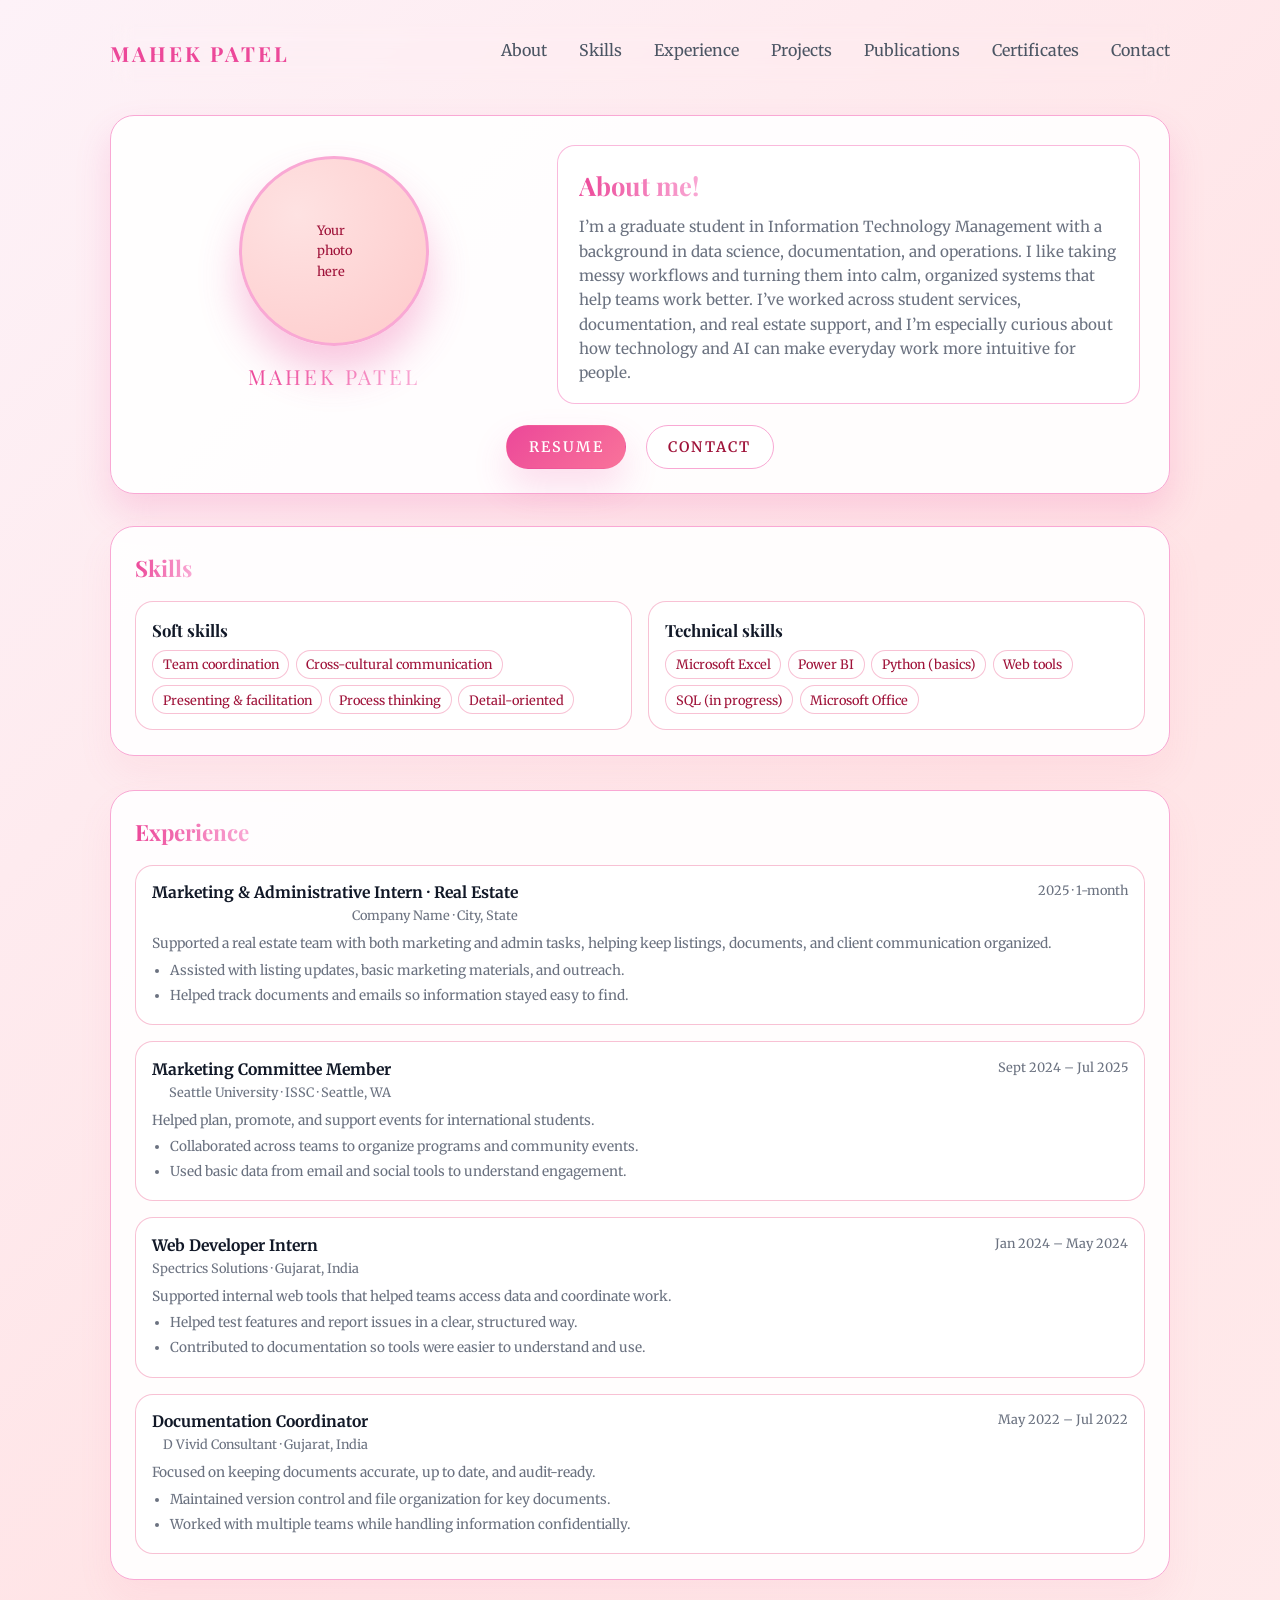
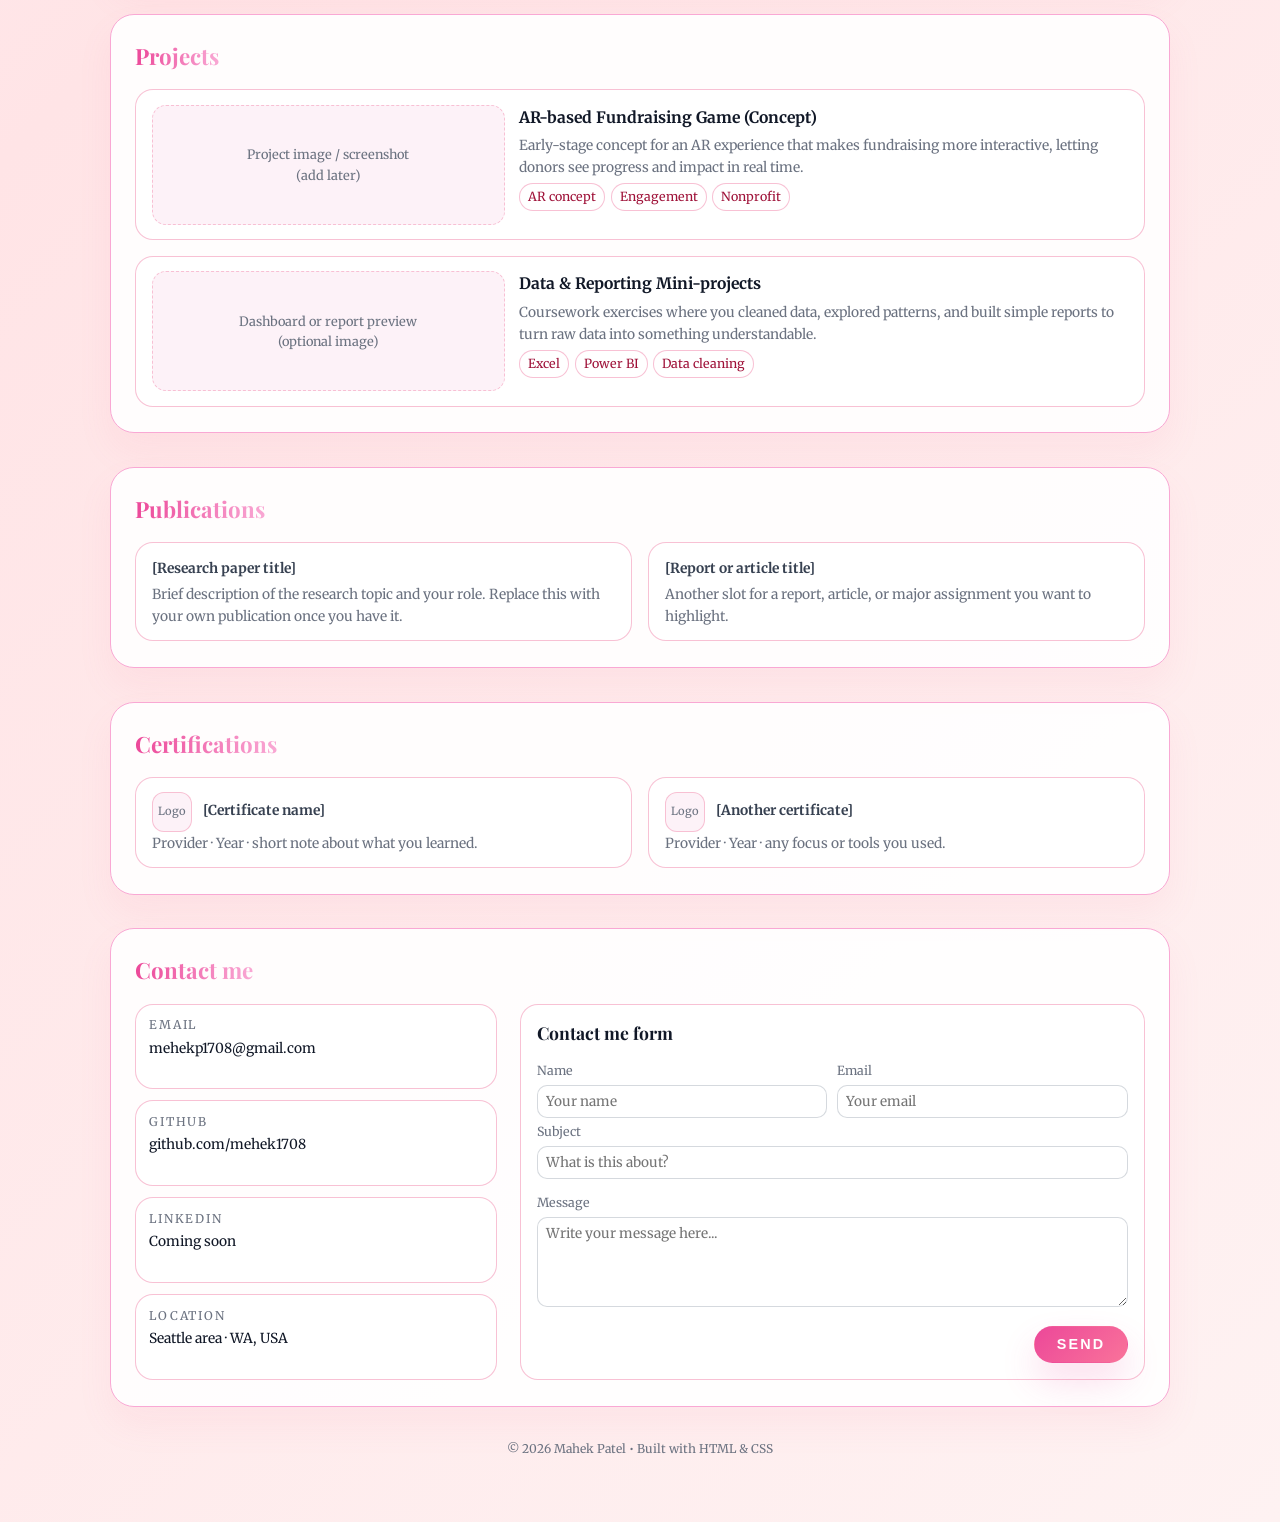
==== index.html @ 050e6441 "Adding index.html" ====
<!DOCTYPE html>
<html lang="en">
<head>
  <meta charset="UTF-8" />
  <meta name="viewport" content="width=device-width, initial-scale=1.0" />
  <title>Mahek Patel | Portfolio</title>

  <!-- Serif fonts (Times-ish vibe) -->
  <link href="https://fonts.googleapis.com/css2?family=Playfair+Display:wght@500;600;700&family=Merriweather:wght@300;400;700&display=swap" rel="stylesheet">

  <style>
    :root {
      --bg: #fdf2f8;
      --bg-alt: #ffe4e6;
      --card: rgba(255, 255, 255, 0.92);
      --accent: #ec4899;
      --accent-soft: rgba(236, 72, 153, 0.12);
      --text: #111827;
      --muted: #6b7280;
      --border: #f9a8d4;
      --radius-lg: 18px;
      --radius-xl: 999px;
      --shadow-soft: 0 18px 35px rgba(236, 72, 153, 0.18);
    }

    * {
      box-sizing: border-box;
      margin: 0;
      padding: 0;
      scroll-behavior: smooth;
    }

    body {
      font-family: "Merriweather", serif;
      background: linear-gradient(135deg, #fdf2f8 0%, #ffe4e6 40%, #fef2f2 100%);
      color: var(--text);
      line-height: 1.6;
    }

    a {
      color: inherit;
      text-decoration: none;
    }

    .page {
      max-width: 1100px;
      margin: 0 auto;
      padding: 1.5rem 1.25rem 3rem;
    }

    /* HEADER / NAV */

header {
  position: sticky;
  top: 0;
  z-index: 20;
  backdrop-filter: blur(10px);
  background: transparent;  
  padding: 0.8rem 0;
}

nav.nav {
  width: 100%;                  /* full width across page */
  display: flex;
  justify-content: space-between; /* separate left & right */
  align-items: center;
}

.logo {
  font-family: "Playfair Display", serif;
  font-weight: 700;
  letter-spacing: 0.14em;
  font-size: 1.3rem;
  color: var(--accent);
  text-transform: uppercase;
  white-space: nowrap;
}

.nav-links {
  display: flex;
  justify-content: flex-end;     /* push items to right */
  align-items: center;
  gap: 2rem;                     /* spacing between items */
  flex-grow: 1;                  /* take remaining space */
}

.nav-links a {
  padding-bottom: 0.25rem;
  border-bottom: 2px solid transparent;
  color: #4b5563;
  transition: 0.15s ease;
}

.nav-links a:hover {
  color: var(--accent);
  border-color: var(--accent);
}


    @media (max-width: 780px) {
      .nav {
        flex-direction: column;
        align-items: flex-start;
      }
      .nav-links {
        flex-wrap: wrap;
        gap: 1rem;
        font-size: 0.8rem;
      }
    }

    /* Pink gradient text (titles + name under photo) */

    .pink-title {
      background: linear-gradient(90deg, #ec4899, #f9a8d4);
      -webkit-background-clip: text;
      color: transparent;
      display: inline-block;
    }

    /* HERO (photo + about) */

    .hero {
      margin-top: 2rem;
      border-radius: 24px;
      border: 1px solid var(--border);
      background: var(--card);
      box-shadow: var(--shadow-soft);
      padding: 1.8rem 1.8rem 1.5rem;
    }

    .hero-inner {
      display: grid;
      gap: 1.8rem;
      align-items: center;
    }

    @media (min-width: 820px) {
      .hero-inner {
        grid-template-columns: minmax(0, 1.2fr) minmax(0, 1.8fr);
      }
    }

    .hero-photo-block {
      display: flex;
      flex-direction: column;
      align-items: center;
      gap: 0.9rem;
    }

    .photo-circle {
      width: 190px;
      height: 190px;
      border-radius: 50%;
      border: 3px solid var(--border);
      background: radial-gradient(circle at 30% 30%, #fee2e2, #fecaca);
      display: flex;
      align-items: center;
      justify-content: center;
      overflow: hidden;
      box-shadow: 0 25px 40px rgba(236, 72, 153, 0.3);
    }

    .photo-circle img {
      width: 100%;
      height: 100%;
      object-fit: cover;
    }

    .hero-name {
      font-family: "Playfair Display", serif;
      font-size: 1.3rem;
      letter-spacing: 0.14em;
      text-transform: uppercase;
      text-align: center;
    }

    .hero-about-card {
      border-radius: 18px;
      border: 1px solid rgba(249, 168, 212, 0.8);
      background: rgba(255, 255, 255, 0.98);
      padding: 1.2rem 1.3rem 1.1rem;
    }

    .hero-about-card h1 {
      font-family: "Playfair Display", serif;
      font-size: 1.6rem;
      margin-bottom: 0.6rem;
    }

    .hero-about-card p {
      font-size: 0.95rem;
      color: var(--muted);
    }

    .hero-actions-row {
      margin-top: 1.3rem;
      display: flex;
      justify-content: center;
      gap: 1.2rem;
      flex-wrap: wrap;
    }

    .btn {
      border-radius: var(--radius-xl);
      padding: 0.6rem 1.35rem;
      font-size: 0.9rem;
      border: 1px solid transparent;
      display: inline-flex;
      align-items: center;
      justify-content: center;
      cursor: pointer;
      background: none;
      color: var(--text);
      transition: 0.18s ease;
      text-transform: uppercase;
      letter-spacing: 0.15em;
      font-weight: 600;
    }

    .btn-primary {
      background: linear-gradient(135deg, #ec4899, #f9739a);
      box-shadow: var(--shadow-soft);
      color: #fff;
    }

    .btn-primary:hover {
      filter: brightness(1.05);
      transform: translateY(-1px);
    }

    .btn-outline {
      border-color: var(--border);
      background: #fff;
      color: #9f1239;
    }

    .btn-outline:hover {
      background: #fdf2f8;
    }

    main {
      display: grid;
      gap: 2.1rem;
      margin-top: 2rem;
    }

    section {
      border-radius: 24px;
      border: 1px solid var(--border);
      background: var(--card);
      padding: 1.5rem 1.5rem 1.6rem;
      box-shadow: 0 18px 35px rgba(248, 113, 150, 0.08);
    }

    .section-title {
      font-family: "Playfair Display", serif;
      font-size: 1.4rem;
      margin-bottom: 0.9rem;
    }

    /* EXPERIENCE */

    .experience-list {
      display: grid;
      gap: 1rem;
    }

    .exp-item {
      border-radius: var(--radius-lg);
      border: 1px solid rgba(248, 187, 208, 0.9);
      background: #fff;
      padding: 0.9rem 1rem;
    }

    .exp-top {
      display: flex;
      justify-content: space-between;
      gap: 1rem;
      margin-bottom: 0.4rem;
      flex-wrap: wrap;
    }

    .exp-role {
      font-weight: 700;
      font-size: 0.98rem;
    }

    .exp-meta {
      font-size: 0.8rem;
      color: var(--muted);
      text-align: right;
    }

    .exp-summary {
      font-size: 0.86rem;
      color: var(--muted);
      margin-bottom: 0.35rem;
    }

    .exp-bullets {
      padding-left: 1.1rem;
      font-size: 0.85rem;
      color: var(--muted);
    }

    .exp-bullets li {
      margin-bottom: 0.2rem;
    }

    /* SKILLS */

    .skills-grid {
      display: grid;
      gap: 1rem;
    }

    @media (min-width: 720px) {
      .skills-grid {
        grid-template-columns: repeat(2, minmax(0, 1fr));
      }
    }

    .skills-card {
      border-radius: var(--radius-lg);
      border: 1px solid rgba(248, 187, 208, 0.9);
      background: #fff;
      padding: 0.9rem 1rem;
    }

    .skills-card h3 {
      font-family: "Playfair Display", serif;
      font-size: 1.05rem;
      margin-bottom: 0.4rem;
    }

    .skills-tags {
      display: flex;
      flex-wrap: wrap;
      gap: 0.4rem;
    }

    .skills-tag {
      font-size: 0.8rem;
      border-radius: var(--radius-xl);
      border: 1px solid rgba(248, 187, 208, 0.9);
      padding: 0.2rem 0.6rem;
      background: #fff;
      color: #9f1239;
    }

    /* PROJECTS */

    .projects-list {
      display: grid;
      gap: 1rem;
    }

    .project-item {
      display: grid;
      gap: 0.9rem;
      border-radius: var(--radius-lg);
      border: 1px solid rgba(248, 187, 208, 0.9);
      background: #fff;
      padding: 0.9rem 1rem;
    }

    @media (min-width: 780px) {
      .project-item {
        grid-template-columns: 1.1fr 1.9fr;
      }
    }

    .project-image-box {
      border-radius: 14px;
      border: 1px dashed rgba(248, 187, 208, 0.9);
      background: #fdf2f8;
      min-height: 120px;
      display: flex;
      align-items: center;
      justify-content: center;
      font-size: 0.8rem;
      color: var(--muted);
      text-align: center;
      padding: 0.5rem;
    }

    .project-title {
      font-weight: 700;
      font-size: 0.98rem;
      margin-bottom: 0.25rem;
    }

    .project-desc {
      font-size: 0.86rem;
      color: var(--muted);
      margin-bottom: 0.35rem;
    }

    .project-tags {
      display: flex;
      flex-wrap: wrap;
      gap: 0.35rem;
    }

    .project-tag {
      font-size: 0.78rem;
      padding: 0.18rem 0.5rem;
      border-radius: var(--radius-xl);
      border: 1px solid rgba(248, 187, 208, 0.9);
      background: #fff;
      color: #9f1239;
    }

    /* PUBLICATIONS & CERTIFICATIONS */

    .simple-grid {
      display: grid;
      gap: 1rem;
    }

    @media (min-width: 720px) {
      .simple-grid {
        grid-template-columns: repeat(2, minmax(0, 1fr));
      }
    }

    .simple-card {
      border-radius: var(--radius-lg);
      border: 1px solid rgba(248, 187, 208, 0.9);
      background: #fff;
      padding: 0.85rem 1rem;
      font-size: 0.86rem;
      color: var(--muted);
    }

    .simple-card-title {
      font-weight: 700;
      margin-bottom: 0.25rem;
      color: #374151;
    }

    .cert-logo-box {
      width: 40px;
      height: 40px;
      border-radius: 12px;
      border: 1px solid rgba(248, 187, 208, 0.9);
      background: #fdf2f8;
      display: inline-flex;
      align-items: center;
      justify-content: center;
      font-size: 0.7rem;
      margin-right: 0.5rem;
    }

    /* CONTACT */

    .contact-layout {
      display: grid;
      gap: 1.4rem;
    }

    @media (min-width: 780px) {
      .contact-layout {
        grid-template-columns: 1.1fr 1.9fr;
      }
    }

    .contact-links {
      display: grid;
      gap: 0.7rem;
    }

    .contact-pill {
      border-radius: var(--radius-lg);
      border: 1px solid rgba(248, 187, 208, 0.9);
      background: #fff;
      padding: 0.65rem 0.8rem;
      font-size: 0.86rem;
    }

    .contact-label {
      font-size: 0.75rem;
      text-transform: uppercase;
      letter-spacing: 0.16em;
      color: var(--muted);
    }

    .contact-value {
      margin-top: 0.15rem;
    }

    .contact-form {
      border-radius: var(--radius-lg);
      border: 1px solid rgba(248, 187, 208, 0.9);
      background: #fff;
      padding: 0.9rem 1rem 1rem;
    }

    .contact-form h3 {
      font-family: "Playfair Display", serif;
      font-size: 1.1rem;
      margin-bottom: 0.6rem;
    }

    .form-grid {
      display: grid;
      gap: 0.6rem;
    }

    @media (min-width: 640px) {
      .form-grid-two {
        grid-template-columns: repeat(2, minmax(0, 1fr));
      }
    }

    label {
      font-size: 0.78rem;
      color: var(--muted);
    }

    input,
    textarea {
      width: 100%;
      margin-top: 0.15rem;
      padding: 0.45rem 0.5rem;
      border-radius: 10px;
      border: 1px solid rgba(209, 213, 219, 0.9);
      font-family: inherit;
      font-size: 0.85rem;
      resize: vertical;
    }

    textarea {
      min-height: 90px;
    }

    .form-submit {
      margin-top: 0.7rem;
      display: flex;
      justify-content: flex-end;
    }

    footer {
      text-align: center;
      font-size: 0.75rem;
      color: var(--muted);
      margin-top: 2rem;
      padding-bottom: 1rem;
    }
  </style>
</head>

<body>
  <div class="page">
    <!-- HEADER -->
    <header>
      <nav class="nav">
        <div class="logo">MAHEK PATEL</div>
        <div class="nav-links">
          <a href="#about">About</a>
          <a href="#skills">Skills</a>
          <a href="#experience">Experience</a>
          <a href="#projects">Projects</a>
          <a href="#publications">Publications</a>
          <a href="#certificates">Certificates</a>
          <a href="#contact">Contact</a>
        </div>
      </nav>
    </header>

    <!-- HERO -->
    <section class="hero" id="about">
      <div class="hero-inner">
        <div class="hero-photo-block">
          <div class="photo-circle">
            <!-- Replace src with your own image & uncomment -->
            <!-- <img src="mehek.jpg" alt="Photo of Mahek Patel"> -->
            <span style="font-size:0.8rem; color:#9f1239;">Your<br>photo<br>here</span>
          </div>
          <!-- name under photo in pink gradient -->
          <div class="hero-name pink-title">Mahek Patel</div>
        </div>

        <div class="hero-about-card">
          <h1 class="pink-title">About me!</h1>
          <p>
            I’m a graduate student in Information Technology Management with a background
            in data science, documentation, and operations. I like taking messy workflows
            and turning them into calm, organized systems that help teams work better.
            I’ve worked across student services, documentation, and real estate support,
            and I’m especially curious about how technology and AI can make everyday work
            more intuitive for people.
          </p>
        </div>
      </div>

      <div class="hero-actions-row">
        <!-- TODO: point href to your actual resume PDF when ready -->
        <a href="#" class="btn btn-primary">Resume</a>
        <a href="#contact" class="btn btn-outline">Contact</a>
      </div>
    </section>

    <main>
      <!-- SKILLS -->
      <section id="skills">
        <h2 class="section-title"><span class="pink-title">Skills</span></h2>
        <div class="skills-grid">
          <div class="skills-card">
            <h3>Soft skills</h3>
            <div class="skills-tags">
              <span class="skills-tag">Team coordination</span>
              <span class="skills-tag">Cross-cultural communication</span>
              <span class="skills-tag">Presenting & facilitation</span>
              <span class="skills-tag">Process thinking</span>
              <span class="skills-tag">Detail-oriented</span>
            </div>
          </div>
          <div class="skills-card">
            <h3>Technical skills</h3>
            <div class="skills-tags">
              <span class="skills-tag">Microsoft Excel</span>
              <span class="skills-tag">Power BI</span>
              <span class="skills-tag">Python (basics)</span>
              <span class="skills-tag">Web tools</span>
              <span class="skills-tag">SQL (in progress)</span>
              <span class="skills-tag">Microsoft Office</span>
            </div>
          </div>
        </div>
      </section>

      <!-- EXPERIENCE -->
      <section id="experience">
        <h2 class="section-title"><span class="pink-title">Experience</span></h2>
        <div class="experience-list">

          <article class="exp-item">
            <div class="exp-top">
              <div>
                <div class="exp-role">Marketing & Administrative Intern · Real Estate</div>
                <div class="exp-meta">Company Name · City, State</div>
              </div>
              <div class="exp-meta">2025 · 1-month</div>
            </div>
            <p class="exp-summary">
              Supported a real estate team with both marketing and admin tasks, helping keep
              listings, documents, and client communication organized.
            </p>
            <ul class="exp-bullets">
              <li>Assisted with listing updates, basic marketing materials, and outreach.</li>
              <li>Helped track documents and emails so information stayed easy to find.</li>
            </ul>
          </article>

          <article class="exp-item">
            <div class="exp-top">
              <div>
                <div class="exp-role">Marketing Committee Member</div>
                <div class="exp-meta">Seattle University · ISSC · Seattle, WA</div>
              </div>
              <div class="exp-meta">Sept 2024 – Jul 2025</div>
            </div>
            <p class="exp-summary">
              Helped plan, promote, and support events for international students.
            </p>
            <ul class="exp-bullets">
              <li>Collaborated across teams to organize programs and community events.</li>
              <li>Used basic data from email and social tools to understand engagement.</li>
            </ul>
          </article>

          <article class="exp-item">
            <div class="exp-top">
              <div>
                <div class="exp-role">Web Developer Intern</div>
                <div class="exp-meta">Spectrics Solutions · Gujarat, India</div>
              </div>
              <div class="exp-meta">Jan 2024 – May 2024</div>
            </div>
            <p class="exp-summary">
              Supported internal web tools that helped teams access data and coordinate work.
            </p>
            <ul class="exp-bullets">
              <li>Helped test features and report issues in a clear, structured way.</li>
              <li>Contributed to documentation so tools were easier to understand and use.</li>
            </ul>
          </article>

          <article class="exp-item">
            <div class="exp-top">
              <div>
                <div class="exp-role">Documentation Coordinator</div>
                <div class="exp-meta">D Vivid Consultant · Gujarat, India</div>
              </div>
              <div class="exp-meta">May 2022 – Jul 2022</div>
            </div>
            <p class="exp-summary">
              Focused on keeping documents accurate, up to date, and audit-ready.
            </p>
            <ul class="exp-bullets">
              <li>Maintained version control and file organization for key documents.</li>
              <li>Worked with multiple teams while handling information confidentially.</li>
            </ul>
          </article>

        </div>
      </section>

      <!-- PROJECTS -->
      <section id="projects">
        <h2 class="section-title"><span class="pink-title">Projects</span></h2>
        <div class="projects-list">
          <article class="project-item">
            <div class="project-image-box">
              Project image / screenshot<br>(add later)
            </div>
            <div>
              <div class="project-title">AR-based Fundraising Game (Concept)</div>
              <p class="project-desc">
                Early-stage concept for an AR experience that makes fundraising more interactive,
                letting donors see progress and impact in real time.
              </p>
              <div class="project-tags">
                <span class="project-tag">AR concept</span>
                <span class="project-tag">Engagement</span>
                <span class="project-tag">Nonprofit</span>
              </div>
            </div>
          </article>

          <article class="project-item">
            <div class="project-image-box">
              Dashboard or report preview<br>(optional image)
            </div>
            <div>
              <div class="project-title">Data & Reporting Mini-projects</div>
              <p class="project-desc">
                Coursework exercises where you cleaned data, explored patterns, and built simple
                reports to turn raw data into something understandable.
              </p>
              <div class="project-tags">
                <span class="project-tag">Excel</span>
                <span class="project-tag">Power BI</span>
                <span class="project-tag">Data cleaning</span>
              </div>
            </div>
          </article>
        </div>
      </section>

      <!-- PUBLICATIONS -->
      <section id="publications">
        <h2 class="section-title"><span class="pink-title">Publications</span></h2>
        <div class="simple-grid">
          <div class="simple-card">
            <div class="simple-card-title">[Research paper title]</div>
            <p>
              Brief description of the research topic and your role. Replace this with your own
              publication once you have it.
            </p>
          </div>
          <div class="simple-card">
            <div class="simple-card-title">[Report or article title]</div>
            <p>
              Another slot for a report, article, or major assignment you want to highlight.
            </p>
          </div>
        </div>
      </section>

      <!-- CERTIFICATIONS -->
      <section id="certificates">
        <h2 class="section-title"><span class="pink-title">Certifications</span></h2>
        <div class="simple-grid">
          <div class="simple-card">
            <div>
              <span class="cert-logo-box">Logo</span>
              <span class="simple-card-title">[Certificate name]</span>
            </div>
            <p>Provider · Year · short note about what you learned.</p>
          </div>
          <div class="simple-card">
            <div>
              <span class="cert-logo-box">Logo</span>
              <span class="simple-card-title">[Another certificate]</span>
            </div>
            <p>Provider · Year · any focus or tools you used.</p>
          </div>
        </div>
      </section>

      <!-- CONTACT -->
      <section id="contact">
        <h2 class="section-title"><span class="pink-title">Contact me</span></h2>
        <div class="contact-layout">
          <div class="contact-links">
            <div class="contact-pill">
              <div class="contact-label">Email</div>
              <div class="contact-value">
                <a href="mailto:mehekp1708@gmail.com">mehekp1708@gmail.com</a>
              </div>
            </div>
            <div class="contact-pill">
              <div class="contact-label">GitHub</div>
              <div class="contact-value">
                <a href="https://github.com/mehek1708" target="_blank" rel="noopener">
                  github.com/mehek1708
                </a>
              </div>
            </div>
            <div class="contact-pill">
              <div class="contact-label">LinkedIn</div>
              <div class="contact-value">
                <!-- replace with your actual LinkedIn link -->
                <span>Coming soon</span>
              </div>
            </div>
            <div class="contact-pill">
              <div class="contact-label">Location</div>
              <div class="contact-value">Seattle area · WA, USA</div>
            </div>
          </div>

          <div class="contact-form">
            <h3>Contact me form</h3>
            <form>
              <div class="form-grid form-grid-two">
                <div>
                  <label for="name">Name</label>
                  <input id="name" type="text" placeholder="Your name" />
                </div>
                <div>
                  <label for="email">Email</label>
                  <input id="email" type="email" placeholder="Your email" />
                </div>
              </div>
              <div class="form-grid">
                <div>
                  <label for="subject">Subject</label>
                  <input id="subject" type="text" placeholder="What is this about?" />
                </div>
                <div>
                  <label for="message">Message</label>
                  <textarea id="message" placeholder="Write your message here..."></textarea>
                </div>
              </div>
              <div class="form-submit">
                <button type="submit" class="btn btn-primary">Send</button>
              </div>
            </form>
          </div>
        </div>
      </section>
    </main>

    <footer>
      © <span id="year"></span> Mahek Patel • Built with HTML & CSS
    </footer>
  </div>

  <script>
    document.getElementById("year").textContent = new Date().getFullYear();
  </script>
</body>
</html>
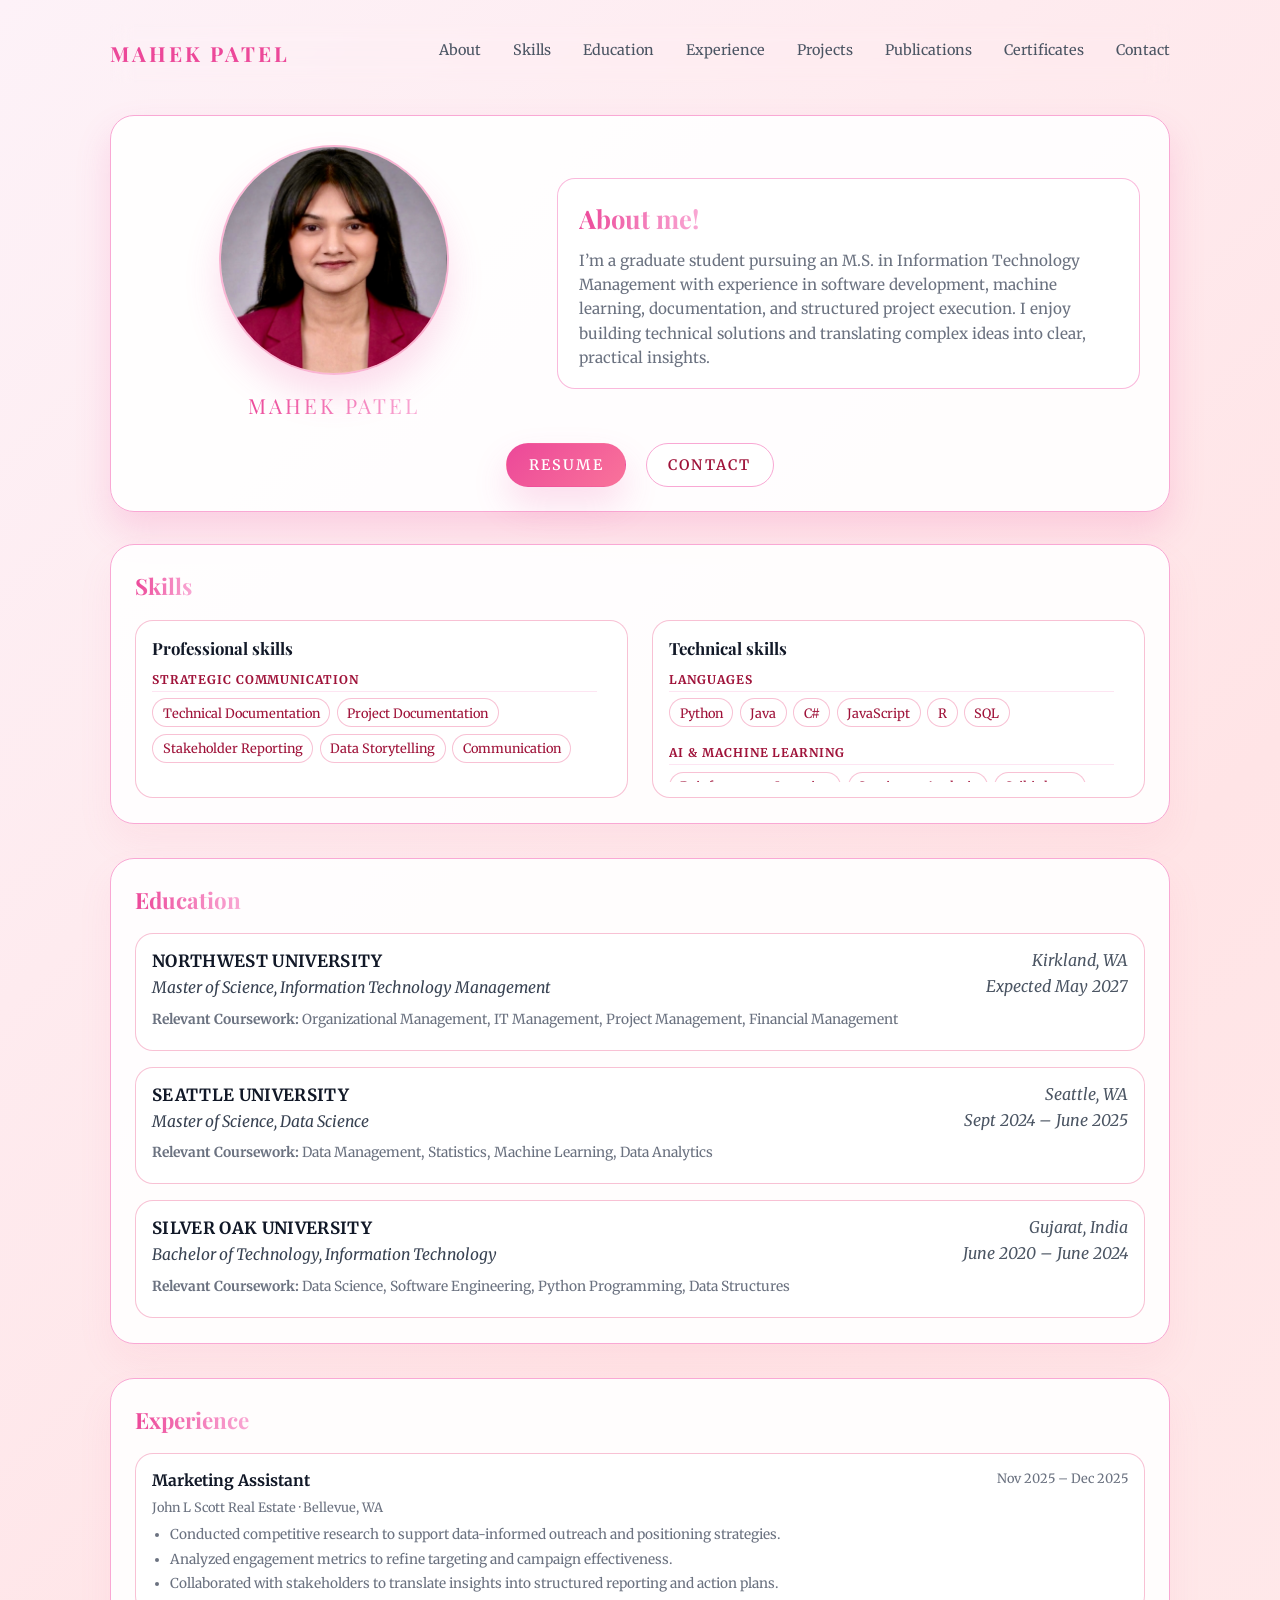
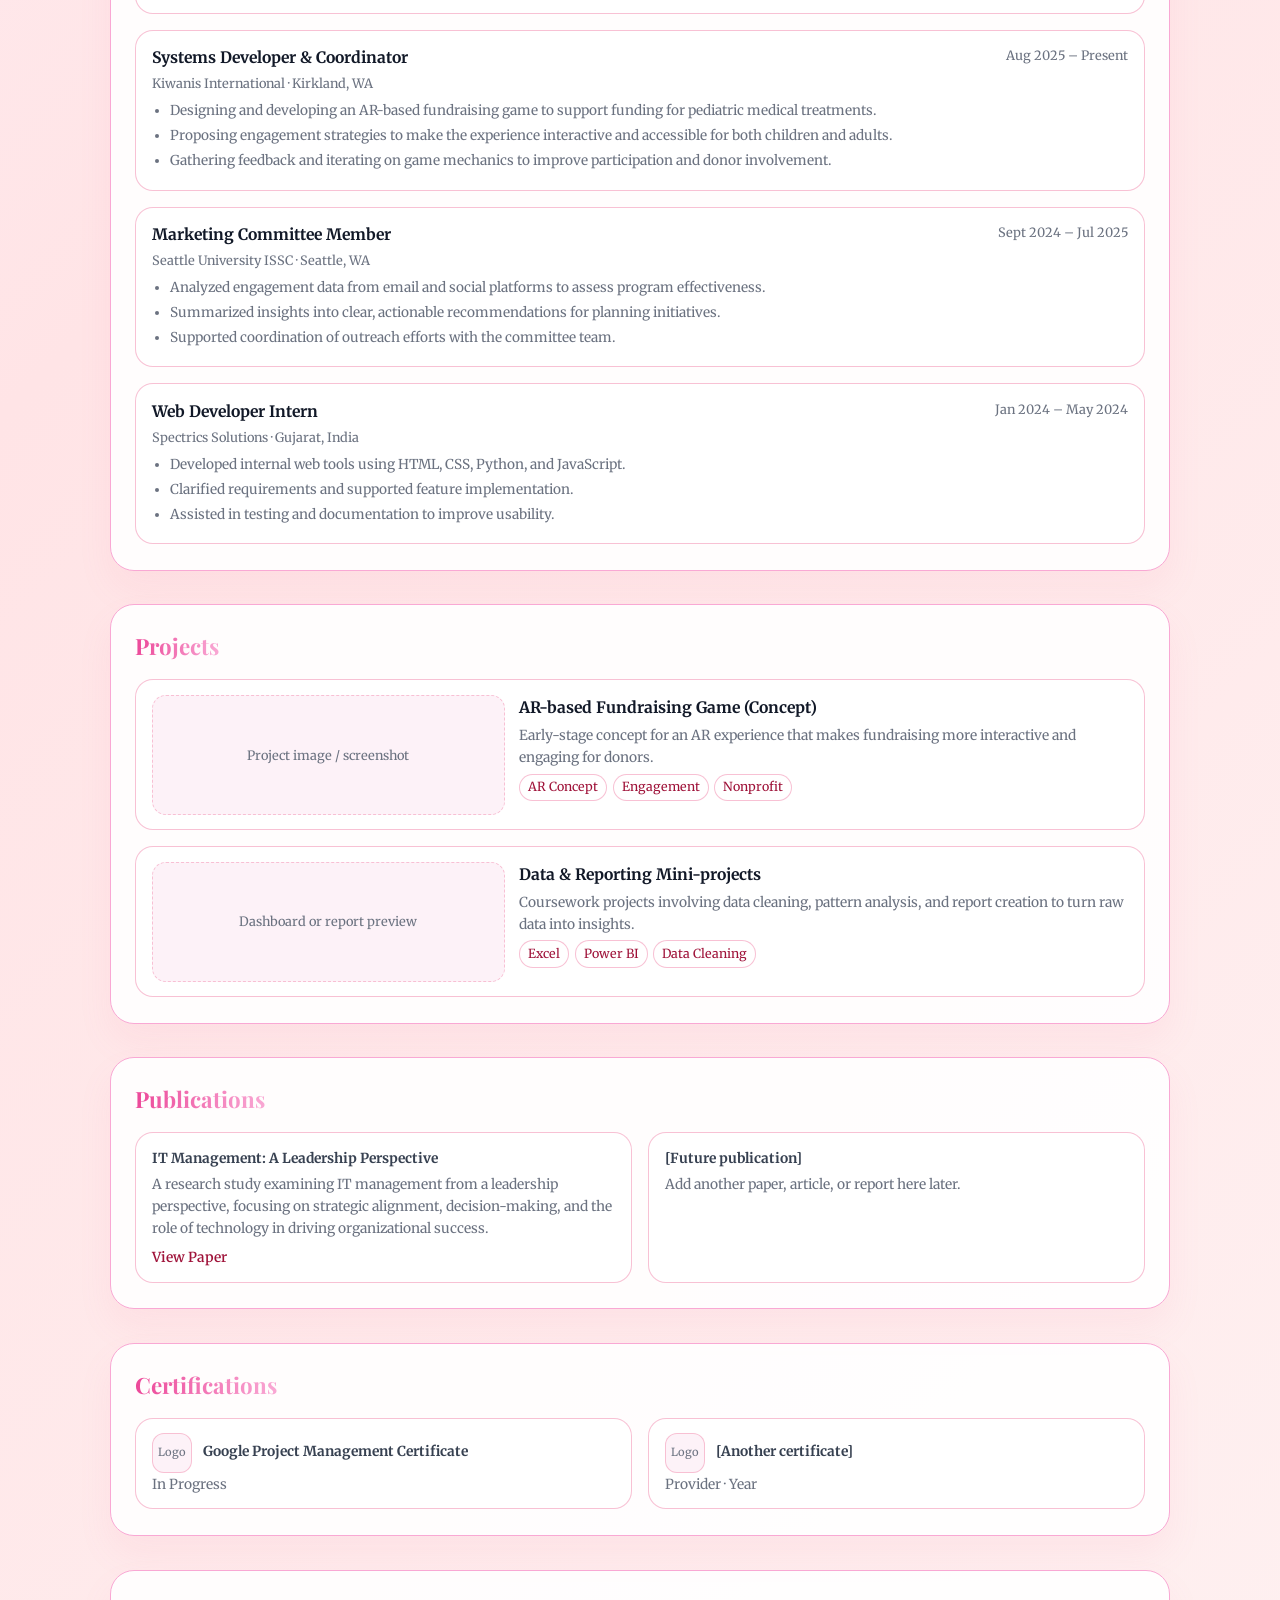
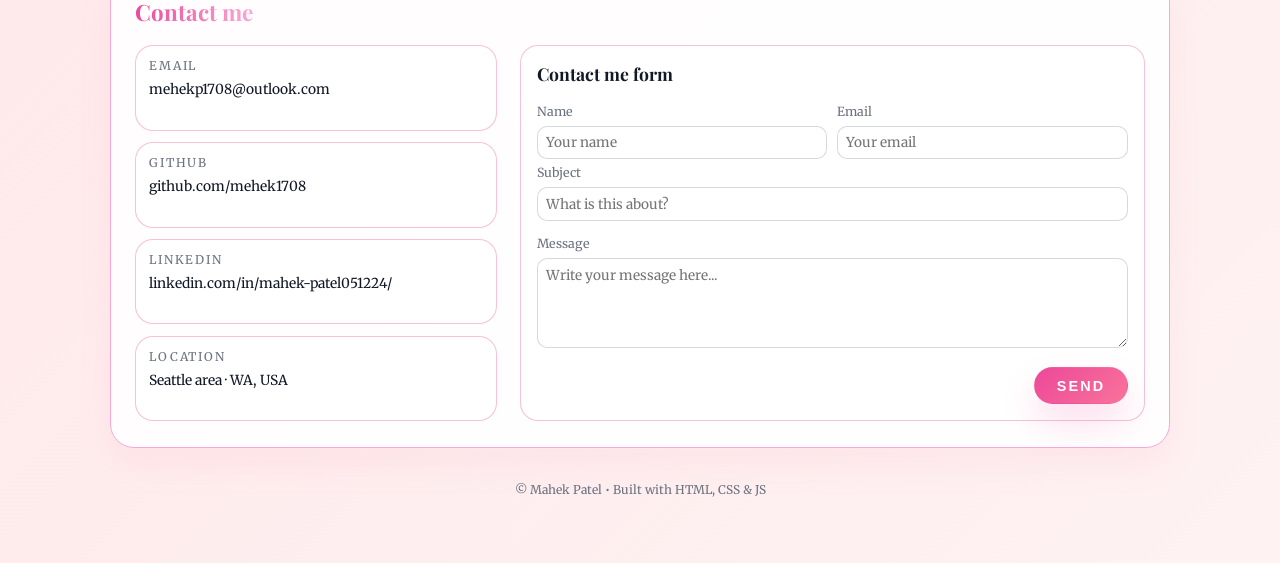
==== commit 335dd636: "Updated portfolio website" ====
--- a/index.html
+++ b/index.html
@@ -5,561 +5,21 @@
   <meta name="viewport" content="width=device-width, initial-scale=1.0" />
   <title>Mahek Patel | Portfolio</title>
 
-  <!-- Serif fonts (Times-ish vibe) -->
+  <link rel="preconnect" href="https://fonts.googleapis.com">
+  <link rel="preconnect" href="https://fonts.gstatic.com" crossorigin>
   <link href="https://fonts.googleapis.com/css2?family=Playfair+Display:wght@500;600;700&family=Merriweather:wght@300;400;700&display=swap" rel="stylesheet">
 
-  <style>
-    :root {
-      --bg: #fdf2f8;
-      --bg-alt: #ffe4e6;
-      --card: rgba(255, 255, 255, 0.92);
-      --accent: #ec4899;
-      --accent-soft: rgba(236, 72, 153, 0.12);
-      --text: #111827;
-      --muted: #6b7280;
-      --border: #f9a8d4;
-      --radius-lg: 18px;
-      --radius-xl: 999px;
-      --shadow-soft: 0 18px 35px rgba(236, 72, 153, 0.18);
-    }
-
-    * {
-      box-sizing: border-box;
-      margin: 0;
-      padding: 0;
-      scroll-behavior: smooth;
-    }
-
-    body {
-      font-family: "Merriweather", serif;
-      background: linear-gradient(135deg, #fdf2f8 0%, #ffe4e6 40%, #fef2f2 100%);
-      color: var(--text);
-      line-height: 1.6;
-    }
-
-    a {
-      color: inherit;
-      text-decoration: none;
-    }
-
-    .page {
-      max-width: 1100px;
-      margin: 0 auto;
-      padding: 1.5rem 1.25rem 3rem;
-    }
-
-    /* HEADER / NAV */
-
-header {
-  position: sticky;
-  top: 0;
-  z-index: 20;
-  backdrop-filter: blur(10px);
-  background: transparent;  
-  padding: 0.8rem 0;
-}
-
-nav.nav {
-  width: 100%;                  /* full width across page */
-  display: flex;
-  justify-content: space-between; /* separate left & right */
-  align-items: center;
-}
-
-.logo {
-  font-family: "Playfair Display", serif;
-  font-weight: 700;
-  letter-spacing: 0.14em;
-  font-size: 1.3rem;
-  color: var(--accent);
-  text-transform: uppercase;
-  white-space: nowrap;
-}
-
-.nav-links {
-  display: flex;
-  justify-content: flex-end;     /* push items to right */
-  align-items: center;
-  gap: 2rem;                     /* spacing between items */
-  flex-grow: 1;                  /* take remaining space */
-}
-
-.nav-links a {
-  padding-bottom: 0.25rem;
-  border-bottom: 2px solid transparent;
-  color: #4b5563;
-  transition: 0.15s ease;
-}
-
-.nav-links a:hover {
-  color: var(--accent);
-  border-color: var(--accent);
-}
-
-
-    @media (max-width: 780px) {
-      .nav {
-        flex-direction: column;
-        align-items: flex-start;
-      }
-      .nav-links {
-        flex-wrap: wrap;
-        gap: 1rem;
-        font-size: 0.8rem;
-      }
-    }
-
-    /* Pink gradient text (titles + name under photo) */
-
-    .pink-title {
-      background: linear-gradient(90deg, #ec4899, #f9a8d4);
-      -webkit-background-clip: text;
-      color: transparent;
-      display: inline-block;
-    }
-
-    /* HERO (photo + about) */
-
-    .hero {
-      margin-top: 2rem;
-      border-radius: 24px;
-      border: 1px solid var(--border);
-      background: var(--card);
-      box-shadow: var(--shadow-soft);
-      padding: 1.8rem 1.8rem 1.5rem;
-    }
-
-    .hero-inner {
-      display: grid;
-      gap: 1.8rem;
-      align-items: center;
-    }
-
-    @media (min-width: 820px) {
-      .hero-inner {
-        grid-template-columns: minmax(0, 1.2fr) minmax(0, 1.8fr);
-      }
-    }
-
-    .hero-photo-block {
-      display: flex;
-      flex-direction: column;
-      align-items: center;
-      gap: 0.9rem;
-    }
-
-    .photo-circle {
-      width: 190px;
-      height: 190px;
-      border-radius: 50%;
-      border: 3px solid var(--border);
-      background: radial-gradient(circle at 30% 30%, #fee2e2, #fecaca);
-      display: flex;
-      align-items: center;
-      justify-content: center;
-      overflow: hidden;
-      box-shadow: 0 25px 40px rgba(236, 72, 153, 0.3);
-    }
-
-    .photo-circle img {
-      width: 100%;
-      height: 100%;
-      object-fit: cover;
-    }
-
-    .hero-name {
-      font-family: "Playfair Display", serif;
-      font-size: 1.3rem;
-      letter-spacing: 0.14em;
-      text-transform: uppercase;
-      text-align: center;
-    }
-
-    .hero-about-card {
-      border-radius: 18px;
-      border: 1px solid rgba(249, 168, 212, 0.8);
-      background: rgba(255, 255, 255, 0.98);
-      padding: 1.2rem 1.3rem 1.1rem;
-    }
-
-    .hero-about-card h1 {
-      font-family: "Playfair Display", serif;
-      font-size: 1.6rem;
-      margin-bottom: 0.6rem;
-    }
-
-    .hero-about-card p {
-      font-size: 0.95rem;
-      color: var(--muted);
-    }
-
-    .hero-actions-row {
-      margin-top: 1.3rem;
-      display: flex;
-      justify-content: center;
-      gap: 1.2rem;
-      flex-wrap: wrap;
-    }
-
-    .btn {
-      border-radius: var(--radius-xl);
-      padding: 0.6rem 1.35rem;
-      font-size: 0.9rem;
-      border: 1px solid transparent;
-      display: inline-flex;
-      align-items: center;
-      justify-content: center;
-      cursor: pointer;
-      background: none;
-      color: var(--text);
-      transition: 0.18s ease;
-      text-transform: uppercase;
-      letter-spacing: 0.15em;
-      font-weight: 600;
-    }
-
-    .btn-primary {
-      background: linear-gradient(135deg, #ec4899, #f9739a);
-      box-shadow: var(--shadow-soft);
-      color: #fff;
-    }
-
-    .btn-primary:hover {
-      filter: brightness(1.05);
-      transform: translateY(-1px);
-    }
-
-    .btn-outline {
-      border-color: var(--border);
-      background: #fff;
-      color: #9f1239;
-    }
-
-    .btn-outline:hover {
-      background: #fdf2f8;
-    }
-
-    main {
-      display: grid;
-      gap: 2.1rem;
-      margin-top: 2rem;
-    }
-
-    section {
-      border-radius: 24px;
-      border: 1px solid var(--border);
-      background: var(--card);
-      padding: 1.5rem 1.5rem 1.6rem;
-      box-shadow: 0 18px 35px rgba(248, 113, 150, 0.08);
-    }
-
-    .section-title {
-      font-family: "Playfair Display", serif;
-      font-size: 1.4rem;
-      margin-bottom: 0.9rem;
-    }
-
-    /* EXPERIENCE */
-
-    .experience-list {
-      display: grid;
-      gap: 1rem;
-    }
-
-    .exp-item {
-      border-radius: var(--radius-lg);
-      border: 1px solid rgba(248, 187, 208, 0.9);
-      background: #fff;
-      padding: 0.9rem 1rem;
-    }
-
-    .exp-top {
-      display: flex;
-      justify-content: space-between;
-      gap: 1rem;
-      margin-bottom: 0.4rem;
-      flex-wrap: wrap;
-    }
-
-    .exp-role {
-      font-weight: 700;
-      font-size: 0.98rem;
-    }
-
-    .exp-meta {
-      font-size: 0.8rem;
-      color: var(--muted);
-      text-align: right;
-    }
-
-    .exp-summary {
-      font-size: 0.86rem;
-      color: var(--muted);
-      margin-bottom: 0.35rem;
-    }
-
-    .exp-bullets {
-      padding-left: 1.1rem;
-      font-size: 0.85rem;
-      color: var(--muted);
-    }
-
-    .exp-bullets li {
-      margin-bottom: 0.2rem;
-    }
-
-    /* SKILLS */
-
-    .skills-grid {
-      display: grid;
-      gap: 1rem;
-    }
-
-    @media (min-width: 720px) {
-      .skills-grid {
-        grid-template-columns: repeat(2, minmax(0, 1fr));
-      }
-    }
-
-    .skills-card {
-      border-radius: var(--radius-lg);
-      border: 1px solid rgba(248, 187, 208, 0.9);
-      background: #fff;
-      padding: 0.9rem 1rem;
-    }
-
-    .skills-card h3 {
-      font-family: "Playfair Display", serif;
-      font-size: 1.05rem;
-      margin-bottom: 0.4rem;
-    }
-
-    .skills-tags {
-      display: flex;
-      flex-wrap: wrap;
-      gap: 0.4rem;
-    }
-
-    .skills-tag {
-      font-size: 0.8rem;
-      border-radius: var(--radius-xl);
-      border: 1px solid rgba(248, 187, 208, 0.9);
-      padding: 0.2rem 0.6rem;
-      background: #fff;
-      color: #9f1239;
-    }
-
-    /* PROJECTS */
-
-    .projects-list {
-      display: grid;
-      gap: 1rem;
-    }
-
-    .project-item {
-      display: grid;
-      gap: 0.9rem;
-      border-radius: var(--radius-lg);
-      border: 1px solid rgba(248, 187, 208, 0.9);
-      background: #fff;
-      padding: 0.9rem 1rem;
-    }
-
-    @media (min-width: 780px) {
-      .project-item {
-        grid-template-columns: 1.1fr 1.9fr;
-      }
-    }
-
-    .project-image-box {
-      border-radius: 14px;
-      border: 1px dashed rgba(248, 187, 208, 0.9);
-      background: #fdf2f8;
-      min-height: 120px;
-      display: flex;
-      align-items: center;
-      justify-content: center;
-      font-size: 0.8rem;
-      color: var(--muted);
-      text-align: center;
-      padding: 0.5rem;
-    }
-
-    .project-title {
-      font-weight: 700;
-      font-size: 0.98rem;
-      margin-bottom: 0.25rem;
-    }
-
-    .project-desc {
-      font-size: 0.86rem;
-      color: var(--muted);
-      margin-bottom: 0.35rem;
-    }
-
-    .project-tags {
-      display: flex;
-      flex-wrap: wrap;
-      gap: 0.35rem;
-    }
-
-    .project-tag {
-      font-size: 0.78rem;
-      padding: 0.18rem 0.5rem;
-      border-radius: var(--radius-xl);
-      border: 1px solid rgba(248, 187, 208, 0.9);
-      background: #fff;
-      color: #9f1239;
-    }
-
-    /* PUBLICATIONS & CERTIFICATIONS */
-
-    .simple-grid {
-      display: grid;
-      gap: 1rem;
-    }
-
-    @media (min-width: 720px) {
-      .simple-grid {
-        grid-template-columns: repeat(2, minmax(0, 1fr));
-      }
-    }
-
-    .simple-card {
-      border-radius: var(--radius-lg);
-      border: 1px solid rgba(248, 187, 208, 0.9);
-      background: #fff;
-      padding: 0.85rem 1rem;
-      font-size: 0.86rem;
-      color: var(--muted);
-    }
-
-    .simple-card-title {
-      font-weight: 700;
-      margin-bottom: 0.25rem;
-      color: #374151;
-    }
-
-    .cert-logo-box {
-      width: 40px;
-      height: 40px;
-      border-radius: 12px;
-      border: 1px solid rgba(248, 187, 208, 0.9);
-      background: #fdf2f8;
-      display: inline-flex;
-      align-items: center;
-      justify-content: center;
-      font-size: 0.7rem;
-      margin-right: 0.5rem;
-    }
-
-    /* CONTACT */
-
-    .contact-layout {
-      display: grid;
-      gap: 1.4rem;
-    }
-
-    @media (min-width: 780px) {
-      .contact-layout {
-        grid-template-columns: 1.1fr 1.9fr;
-      }
-    }
-
-    .contact-links {
-      display: grid;
-      gap: 0.7rem;
-    }
-
-    .contact-pill {
-      border-radius: var(--radius-lg);
-      border: 1px solid rgba(248, 187, 208, 0.9);
-      background: #fff;
-      padding: 0.65rem 0.8rem;
-      font-size: 0.86rem;
-    }
-
-    .contact-label {
-      font-size: 0.75rem;
-      text-transform: uppercase;
-      letter-spacing: 0.16em;
-      color: var(--muted);
-    }
-
-    .contact-value {
-      margin-top: 0.15rem;
-    }
-
-    .contact-form {
-      border-radius: var(--radius-lg);
-      border: 1px solid rgba(248, 187, 208, 0.9);
-      background: #fff;
-      padding: 0.9rem 1rem 1rem;
-    }
-
-    .contact-form h3 {
-      font-family: "Playfair Display", serif;
-      font-size: 1.1rem;
-      margin-bottom: 0.6rem;
-    }
-
-    .form-grid {
-      display: grid;
-      gap: 0.6rem;
-    }
-
-    @media (min-width: 640px) {
-      .form-grid-two {
-        grid-template-columns: repeat(2, minmax(0, 1fr));
-      }
-    }
-
-    label {
-      font-size: 0.78rem;
-      color: var(--muted);
-    }
-
-    input,
-    textarea {
-      width: 100%;
-      margin-top: 0.15rem;
-      padding: 0.45rem 0.5rem;
-      border-radius: 10px;
-      border: 1px solid rgba(209, 213, 219, 0.9);
-      font-family: inherit;
-      font-size: 0.85rem;
-      resize: vertical;
-    }
-
-    textarea {
-      min-height: 90px;
-    }
-
-    .form-submit {
-      margin-top: 0.7rem;
-      display: flex;
-      justify-content: flex-end;
-    }
-
-    footer {
-      text-align: center;
-      font-size: 0.75rem;
-      color: var(--muted);
-      margin-top: 2rem;
-      padding-bottom: 1rem;
-    }
-  </style>
+  <link rel="stylesheet" href="style.css" />
 </head>
-
 <body>
   <div class="page">
-    <!-- HEADER -->
     <header>
       <nav class="nav">
         <div class="logo">MAHEK PATEL</div>
         <div class="nav-links">
           <a href="#about">About</a>
           <a href="#skills">Skills</a>
+          <a href="#education">Education</a>
           <a href="#experience">Experience</a>
           <a href="#projects">Projects</a>
           <a href="#publications">Publications</a>
@@ -569,88 +29,241 @@
       </nav>
     </header>
 
-    <!-- HERO -->
     <section class="hero" id="about">
       <div class="hero-inner">
         <div class="hero-photo-block">
           <div class="photo-circle">
-            <!-- Replace src with your own image & uncomment -->
-            <!-- <img src="mehek.jpg" alt="Photo of Mahek Patel"> -->
-            <span style="font-size:0.8rem; color:#9f1239;">Your<br>photo<br>here</span>
-          </div>
-          <!-- name under photo in pink gradient -->
+            <img src="mehek.jpg" alt="Mahek Patel" />
+          </div>
           <div class="hero-name pink-title">Mahek Patel</div>
         </div>
 
         <div class="hero-about-card">
           <h1 class="pink-title">About me!</h1>
           <p>
-            I’m a graduate student in Information Technology Management with a background
-            in data science, documentation, and operations. I like taking messy workflows
-            and turning them into calm, organized systems that help teams work better.
-            I’ve worked across student services, documentation, and real estate support,
-            and I’m especially curious about how technology and AI can make everyday work
-            more intuitive for people.
+            I’m a graduate student pursuing an M.S. in Information Technology Management
+            with experience in software development, machine learning, documentation,
+            and structured project execution. I enjoy building technical solutions and
+            translating complex ideas into clear, practical insights.
           </p>
         </div>
       </div>
 
       <div class="hero-actions-row">
-        <!-- TODO: point href to your actual resume PDF when ready -->
         <a href="#" class="btn btn-primary">Resume</a>
         <a href="#contact" class="btn btn-outline">Contact</a>
       </div>
     </section>
 
     <main>
-      <!-- SKILLS -->
       <section id="skills">
         <h2 class="section-title"><span class="pink-title">Skills</span></h2>
         <div class="skills-grid">
+          
           <div class="skills-card">
-            <h3>Soft skills</h3>
-            <div class="skills-tags">
-              <span class="skills-tag">Team coordination</span>
-              <span class="skills-tag">Cross-cultural communication</span>
-              <span class="skills-tag">Presenting & facilitation</span>
-              <span class="skills-tag">Process thinking</span>
-              <span class="skills-tag">Detail-oriented</span>
-            </div>
-          </div>
+            <h3>Professional skills</h3>
+            <div class="skills-tags scroll-box categorized">
+              
+              <div class="skill-category">
+                <h4>Strategic Communication</h4>
+                <div class="category-tags">
+                  <span class="skills-tag">Technical Documentation</span>
+                  <span class="skills-tag">Project Documentation</span>
+                  <span class="skills-tag">Stakeholder Reporting</span>
+                  <span class="skills-tag">Data Storytelling</span>
+                  <span class="skills-tag">Communication</span>
+                </div>
+              </div>
+
+              <div class="skill-category">
+                <h4>Product Thinking & Research</h4>
+                <div class="category-tags">
+                  <span class="skills-tag">User-Centered Design</span>
+                  <span class="skills-tag">User Feedback Iteration</span>
+                  <span class="skills-tag">Rapid Prototyping</span>
+                  <span class="skills-tag">Competitive Research</span>
+                  <span class="skills-tag">Iterative Game Mechanics</span>
+                </div>
+              </div>
+
+              <div class="skill-category">
+                <h4>Collaboration & Management</h4>
+                <div class="category-tags">
+                  <span class="skills-tag">Cross-team Collaboration</span>
+                  <span class="skills-tag">Project Planning (Gantt)</span>
+                  <span class="skills-tag">Requirement Clarification</span>
+                  <span class="skills-tag">Team Collaboration</span>
+                </div>
+              </div>
+
+              <div class="skill-category">
+                <h4>Operations & Analytics</h4>
+                <div class="category-tags">
+                  <span class="skills-tag">Microsoft Office 365</span>
+                  <span class="skills-tag">Engagement Metric Analysis</span>
+                  <span class="skills-tag">Actionable Insight Generation</span>
+                </div>
+              </div>
+
+            </div>
+          </div>
+
           <div class="skills-card">
             <h3>Technical skills</h3>
-            <div class="skills-tags">
-              <span class="skills-tag">Microsoft Excel</span>
-              <span class="skills-tag">Power BI</span>
-              <span class="skills-tag">Python (basics)</span>
-              <span class="skills-tag">Web tools</span>
-              <span class="skills-tag">SQL (in progress)</span>
-              <span class="skills-tag">Microsoft Office</span>
-            </div>
-          </div>
-        </div>
-      </section>
-
-      <!-- EXPERIENCE -->
+            <div class="skills-tags scroll-box categorized">
+              
+              <div class="skill-category">
+                <h4>Languages</h4>
+                <div class="category-tags">
+                  <span class="skills-tag">Python</span>
+                  <span class="skills-tag">Java</span>
+                  <span class="skills-tag">C#</span>
+                  <span class="skills-tag">JavaScript</span>
+                  <span class="skills-tag">R</span>
+                  <span class="skills-tag">SQL</span>
+                </div>
+              </div>
+
+              <div class="skill-category">
+                <h4>AI & Machine Learning</h4>
+                <div class="category-tags">
+                  <span class="skills-tag">Reinforcement Learning</span>
+                  <span class="skills-tag">Sentiment Analysis</span>
+                  <span class="skills-tag">Scikit-learn</span>
+                  <span class="skills-tag">TensorFlow</span>
+                  <span class="skills-tag">Pandas</span>
+                  <span class="skills-tag">NumPy</span>
+                </div>
+              </div>
+
+              <div class="skill-category">
+                <h4>Frameworks & Web</h4>
+                <div class="category-tags">
+                  <span class="skills-tag">React</span>
+                  <span class="skills-tag">Flask</span>
+                  <span class="skills-tag">HTML</span>
+                  <span class="skills-tag">CSS</span>
+                  <span class="skills-tag">API Integration</span>
+                </div>
+              </div>
+
+              <div class="skill-category">
+                <h4>Spatial Computing</h4>
+                <div class="category-tags">
+                  <span class="skills-tag">Unity</span>
+                  <span class="skills-tag">AR Game Mechanics</span>
+                  <span class="skills-tag">Spatial UI Design</span>
+                  <span class="skills-tag">3D Object Manipulation</span>
+                </div>
+              </div>
+
+              <div class="skill-category">
+                <h4>Data & Tools</h4>
+                <div class="category-tags">
+                  <span class="skills-tag">Power BI</span>
+                  <span class="skills-tag">Tableau</span>
+                  <span class="skills-tag">Git</span>
+                  <span class="skills-tag">Ubuntu</span>
+                  <span class="skills-tag">Jupyter Notebooks</span>
+                </div>
+              </div>
+
+              <div class="skill-category">
+                <h4>Methodologies</h4>
+                <div class="category-tags">
+                  <span class="skills-tag">Agile/Scrum</span>
+                  <span class="skills-tag">Data Structures</span>
+                </div>
+              </div>
+
+            </div>
+          </div>
+        </div>
+      </section>
+
+      <section id="education">
+        <h2 class="section-title"><span class="pink-title">Education</span></h2>
+        <div class="experience-list">
+          <article class="exp-item education-item">
+            <div class="edu-header">
+              <div class="edu-left">
+                <div class="edu-school">NORTHWEST UNIVERSITY</div>
+                <div class="edu-degree">Master of Science, Information Technology Management</div>
+              </div>
+              <div class="edu-right">
+                <div>Kirkland, WA</div>
+                <div>Expected May 2027</div>
+              </div>
+            </div>
+            <p class="exp-summary">
+              <strong>Relevant Coursework:</strong> Organizational Management, IT Management, Project Management, Financial Management
+            </p>
+          </article>
+
+          <article class="exp-item education-item">
+            <div class="edu-header">
+              <div class="edu-left">
+                <div class="edu-school">SEATTLE UNIVERSITY</div>
+                <div class="edu-degree">Master of Science, Data Science</div>
+              </div>
+              <div class="edu-right">
+                <div>Seattle, WA</div>
+                <div>Sept 2024 – June 2025</div>
+              </div>
+            </div>
+            <p class="exp-summary">
+              <strong>Relevant Coursework:</strong> Data Management, Statistics, Machine Learning, Data Analytics
+            </p>
+          </article>
+
+          <article class="exp-item education-item">
+            <div class="edu-header">
+              <div class="edu-left">
+                <div class="edu-school">SILVER OAK UNIVERSITY</div>
+                <div class="edu-degree">Bachelor of Technology, Information Technology</div>
+              </div>
+              <div class="edu-right">
+                <div>Gujarat, India</div>
+                <div>June 2020 – June 2024</div>
+              </div>
+            </div>
+            <p class="exp-summary">
+              <strong>Relevant Coursework:</strong> Data Science, Software Engineering, Python Programming, Data Structures
+            </p>
+          </article>
+        </div>
+      </section>
+
       <section id="experience">
         <h2 class="section-title"><span class="pink-title">Experience</span></h2>
         <div class="experience-list">
-
           <article class="exp-item">
             <div class="exp-top">
               <div>
-                <div class="exp-role">Marketing & Administrative Intern · Real Estate</div>
-                <div class="exp-meta">Company Name · City, State</div>
-              </div>
-              <div class="exp-meta">2025 · 1-month</div>
-            </div>
-            <p class="exp-summary">
-              Supported a real estate team with both marketing and admin tasks, helping keep
-              listings, documents, and client communication organized.
-            </p>
+                <div class="exp-role">Marketing Assistant</div>
+                <div class="exp-meta-left">John L Scott Real Estate · Bellevue, WA</div>
+              </div>
+              <div class="exp-meta">Nov 2025 – Dec 2025</div>
+            </div>
             <ul class="exp-bullets">
-              <li>Assisted with listing updates, basic marketing materials, and outreach.</li>
-              <li>Helped track documents and emails so information stayed easy to find.</li>
+              <li>Conducted competitive research to support data-informed outreach and positioning strategies.</li>
+              <li>Analyzed engagement metrics to refine targeting and campaign effectiveness.</li>
+              <li>Collaborated with stakeholders to translate insights into structured reporting and action plans.</li>
+            </ul>
+          </article>
+
+          <article class="exp-item">
+            <div class="exp-top">
+              <div>
+                <div class="exp-role">Systems Developer & Coordinator</div>
+                <div class="exp-meta-left">Kiwanis International · Kirkland, WA</div>
+              </div>
+              <div class="exp-meta">Aug 2025 – Present</div>
+            </div>
+            <ul class="exp-bullets">
+              <li>Designing and developing an AR-based fundraising game to support funding for pediatric medical treatments.</li>
+              <li>Proposing engagement strategies to make the experience interactive and accessible for both children and adults.</li>
+              <li>Gathering feedback and iterating on game mechanics to improve participation and donor involvement.</li>
             </ul>
           </article>
 
@@ -658,16 +271,14 @@
             <div class="exp-top">
               <div>
                 <div class="exp-role">Marketing Committee Member</div>
-                <div class="exp-meta">Seattle University · ISSC · Seattle, WA</div>
+                <div class="exp-meta-left">Seattle University ISSC · Seattle, WA</div>
               </div>
               <div class="exp-meta">Sept 2024 – Jul 2025</div>
             </div>
-            <p class="exp-summary">
-              Helped plan, promote, and support events for international students.
-            </p>
             <ul class="exp-bullets">
-              <li>Collaborated across teams to organize programs and community events.</li>
-              <li>Used basic data from email and social tools to understand engagement.</li>
+              <li>Analyzed engagement data from email and social platforms to assess program effectiveness.</li>
+              <li>Summarized insights into clear, actionable recommendations for planning initiatives.</li>
+              <li>Supported coordination of outreach efforts with the committee team.</li>
             </ul>
           </article>
 
@@ -675,55 +286,31 @@
             <div class="exp-top">
               <div>
                 <div class="exp-role">Web Developer Intern</div>
-                <div class="exp-meta">Spectrics Solutions · Gujarat, India</div>
+                <div class="exp-meta-left">Spectrics Solutions · Gujarat, India</div>
               </div>
               <div class="exp-meta">Jan 2024 – May 2024</div>
             </div>
-            <p class="exp-summary">
-              Supported internal web tools that helped teams access data and coordinate work.
-            </p>
             <ul class="exp-bullets">
-              <li>Helped test features and report issues in a clear, structured way.</li>
-              <li>Contributed to documentation so tools were easier to understand and use.</li>
+              <li>Developed internal web tools using HTML, CSS, Python, and JavaScript.</li>
+              <li>Clarified requirements and supported feature implementation.</li>
+              <li>Assisted in testing and documentation to improve usability.</li>
             </ul>
           </article>
-
-          <article class="exp-item">
-            <div class="exp-top">
-              <div>
-                <div class="exp-role">Documentation Coordinator</div>
-                <div class="exp-meta">D Vivid Consultant · Gujarat, India</div>
-              </div>
-              <div class="exp-meta">May 2022 – Jul 2022</div>
-            </div>
-            <p class="exp-summary">
-              Focused on keeping documents accurate, up to date, and audit-ready.
-            </p>
-            <ul class="exp-bullets">
-              <li>Maintained version control and file organization for key documents.</li>
-              <li>Worked with multiple teams while handling information confidentially.</li>
-            </ul>
-          </article>
-
-        </div>
-      </section>
-
-      <!-- PROJECTS -->
+        </div>
+      </section>
+
       <section id="projects">
         <h2 class="section-title"><span class="pink-title">Projects</span></h2>
         <div class="projects-list">
           <article class="project-item">
-            <div class="project-image-box">
-              Project image / screenshot<br>(add later)
-            </div>
+            <div class="project-image-box">Project image / screenshot</div>
             <div>
               <div class="project-title">AR-based Fundraising Game (Concept)</div>
               <p class="project-desc">
-                Early-stage concept for an AR experience that makes fundraising more interactive,
-                letting donors see progress and impact in real time.
+                Early-stage concept for an AR experience that makes fundraising more interactive and engaging for donors.
               </p>
               <div class="project-tags">
-                <span class="project-tag">AR concept</span>
+                <span class="project-tag">AR Concept</span>
                 <span class="project-tag">Engagement</span>
                 <span class="project-tag">Nonprofit</span>
               </div>
@@ -731,67 +318,63 @@
           </article>
 
           <article class="project-item">
-            <div class="project-image-box">
-              Dashboard or report preview<br>(optional image)
-            </div>
+            <div class="project-image-box">Dashboard or report preview</div>
             <div>
               <div class="project-title">Data & Reporting Mini-projects</div>
               <p class="project-desc">
-                Coursework exercises where you cleaned data, explored patterns, and built simple
-                reports to turn raw data into something understandable.
+                Coursework projects involving data cleaning, pattern analysis, and report creation to turn raw data into insights.
               </p>
               <div class="project-tags">
                 <span class="project-tag">Excel</span>
                 <span class="project-tag">Power BI</span>
-                <span class="project-tag">Data cleaning</span>
-              </div>
-            </div>
-          </article>
-        </div>
-      </section>
-
-      <!-- PUBLICATIONS -->
+                <span class="project-tag">Data Cleaning</span>
+              </div>
+            </div>
+          </article>
+        </div>
+      </section>
+
       <section id="publications">
         <h2 class="section-title"><span class="pink-title">Publications</span></h2>
         <div class="simple-grid">
           <div class="simple-card">
-            <div class="simple-card-title">[Research paper title]</div>
+            <div class="simple-card-title">IT Management: A Leadership Perspective</div>
             <p>
-              Brief description of the research topic and your role. Replace this with your own
-              publication once you have it.
+              A research study examining IT management from a leadership perspective,
+              focusing on strategic alignment, decision-making, and the role of
+              technology in driving organizational success.
             </p>
-          </div>
+            <a href="IT ManagementRP.pdf" target="_blank">View Paper</a>
+          </div>
+
           <div class="simple-card">
-            <div class="simple-card-title">[Report or article title]</div>
-            <p>
-              Another slot for a report, article, or major assignment you want to highlight.
-            </p>
-          </div>
-        </div>
-      </section>
-
-      <!-- CERTIFICATIONS -->
+            <div class="simple-card-title">[Future publication]</div>
+            <p>Add another paper, article, or report here later.</p>
+          </div>
+        </div>
+      </section>
+
       <section id="certificates">
         <h2 class="section-title"><span class="pink-title">Certifications</span></h2>
         <div class="simple-grid">
           <div class="simple-card">
             <div>
               <span class="cert-logo-box">Logo</span>
-              <span class="simple-card-title">[Certificate name]</span>
-            </div>
-            <p>Provider · Year · short note about what you learned.</p>
-          </div>
+              <span class="simple-card-title">Google Project Management Certificate</span>
+            </div>
+            <p>In Progress</p>
+          </div>
+
           <div class="simple-card">
             <div>
               <span class="cert-logo-box">Logo</span>
               <span class="simple-card-title">[Another certificate]</span>
             </div>
-            <p>Provider · Year · any focus or tools you used.</p>
-          </div>
-        </div>
-      </section>
-
-      <!-- CONTACT -->
+            <p>Provider · Year</p>
+          </div>
+        </div>
+      </section>
+
       <section id="contact">
         <h2 class="section-title"><span class="pink-title">Contact me</span></h2>
         <div class="contact-layout">
@@ -799,24 +382,26 @@
             <div class="contact-pill">
               <div class="contact-label">Email</div>
               <div class="contact-value">
-                <a href="mailto:mehekp1708@gmail.com">mehekp1708@gmail.com</a>
-              </div>
-            </div>
+                <a href="mailto:mehekp1708@outlook.com">mehekp1708@outlook.com</a>
+              </div>
+            </div>
+
             <div class="contact-pill">
               <div class="contact-label">GitHub</div>
               <div class="contact-value">
-                <a href="https://github.com/mehek1708" target="_blank" rel="noopener">
-                  github.com/mehek1708
-                </a>
-              </div>
-            </div>
+                <a href="https://github.com/mehek1708" target="_blank" rel="noopener">github.com/mehek1708</a>
+              </div>
+            </div>
+
             <div class="contact-pill">
               <div class="contact-label">LinkedIn</div>
               <div class="contact-value">
-                <!-- replace with your actual LinkedIn link -->
-                <span>Coming soon</span>
-              </div>
-            </div>
+                <a href="https://www.linkedin.com/in/mahek-patel051224/" target="_blank" rel="noopener">
+                  linkedin.com/in/mahek-patel051224/
+                </a>
+              </div>
+            </div>
+
             <div class="contact-pill">
               <div class="contact-label">Location</div>
               <div class="contact-value">Seattle area · WA, USA</div>
@@ -836,6 +421,7 @@
                   <input id="email" type="email" placeholder="Your email" />
                 </div>
               </div>
+
               <div class="form-grid">
                 <div>
                   <label for="subject">Subject</label>
@@ -846,6 +432,7 @@
                   <textarea id="message" placeholder="Write your message here..."></textarea>
                 </div>
               </div>
+
               <div class="form-submit">
                 <button type="submit" class="btn btn-primary">Send</button>
               </div>
@@ -856,12 +443,10 @@
     </main>
 
     <footer>
-      © <span id="year"></span> Mahek Patel • Built with HTML & CSS
+      © <span id="year"></span> Mahek Patel • Built with HTML, CSS & JS
     </footer>
   </div>
 
-  <script>
-    document.getElementById("year").textContent = new Date().getFullYear();
-  </script>
+  <script src="script.js"></script>
 </body>
-</html>
+</html>
--- a/style.css
+++ b/style.css
@@ -0,0 +1,666 @@
+:root {
+  --bg: #fdf2f8;
+  --bg-alt: #ffe4e6;
+  --card: rgba(255, 255, 255, 0.92);
+  --accent: #ec4899;
+  --accent-soft: rgba(236, 72, 153, 0.12);
+  --text: #111827;
+  --muted: #6b7280;
+  --border: #f9a8d4;
+  --radius-lg: 18px;
+  --radius-xl: 999px;
+  --shadow-soft: 0 18px 35px rgba(236, 72, 153, 0.18);
+}
+
+* {
+  box-sizing: border-box;
+  margin: 0;
+  padding: 0;
+  scroll-behavior: smooth;
+}
+
+body {
+  font-family: "Merriweather", serif;
+  background: linear-gradient(135deg, #fdf2f8 0%, #ffe4e6 40%, #fef2f2 100%);
+  color: var(--text);
+  line-height: 1.6;
+}
+
+a {
+  color: inherit;
+  text-decoration: none;
+}
+
+.page {
+  max-width: 1100px;
+  margin: 0 auto;
+  padding: 1.5rem 1.25rem 3rem;
+}
+
+header {
+  position: sticky;
+  top: 0;
+  z-index: 20;
+  backdrop-filter: blur(10px);
+  background: transparent;
+  padding: 0.8rem 0;
+}
+
+nav.nav {
+  width: 100%;
+  display: flex;
+  justify-content: space-between;
+  align-items: center;
+  gap: 1rem;
+}
+
+.logo {
+  font-family: "Playfair Display", serif;
+  font-weight: 700;
+  letter-spacing: 0.14em;
+  font-size: 1.3rem;
+  color: var(--accent);
+  text-transform: uppercase;
+  white-space: nowrap;
+}
+
+.nav-links {
+  display: flex;
+  justify-content: flex-end;
+  align-items: center;
+  gap: 2rem;
+  flex-grow: 1;
+  flex-wrap: wrap;
+}
+
+.nav-links a {
+  padding-bottom: 0.25rem;
+  border-bottom: 2px solid transparent;
+  color: #4b5563;
+  transition: 0.15s ease;
+  font-size: 0.9rem;
+}
+
+.nav-links a:hover {
+  color: var(--accent);
+  border-color: var(--accent);
+}
+
+@media (max-width: 780px) {
+  .nav {
+    flex-direction: column;
+    align-items: flex-start;
+  }
+
+  .nav-links {
+    gap: 1rem;
+    font-size: 0.8rem;
+  }
+}
+
+.pink-title {
+  background: linear-gradient(90deg, #ec4899, #f9a8d4);
+  -webkit-background-clip: text;
+  color: transparent;
+  display: inline-block;
+}
+
+.hero {
+  margin-top: 2rem;
+  border-radius: 24px;
+  border: 1px solid var(--border);
+  background: var(--card);
+  box-shadow: var(--shadow-soft);
+  padding: 1.8rem 1.8rem 1.5rem;
+}
+
+.hero-inner {
+  display: grid;
+  gap: 1.8rem;
+  align-items: center;
+}
+
+@media (min-width: 820px) {
+  .hero-inner {
+    grid-template-columns: minmax(0, 1.2fr) minmax(0, 1.8fr);
+  }
+}
+
+.hero-photo-block {
+  display: flex;
+  flex-direction: column;
+  align-items: center;
+  gap: 0.9rem;
+}
+
+.photo-circle {
+  width: 230px;
+  height: 230px;
+  border-radius: 50%;
+  border: 2px solid rgba(249, 168, 212, 0.7);
+  background: radial-gradient(circle at 30% 30%, #fee2e2, #fecaca);
+  display: flex;
+  align-items: center;
+  justify-content: center;
+  overflow: hidden;
+  box-shadow: 0 20px 35px rgba(236, 72, 153, 0.18);
+}
+
+.photo-circle img {
+  width: 100%;
+  height: 100%;
+  object-fit: cover;
+  object-position: center 20%;
+}
+
+.hero-name {
+  font-family: "Playfair Display", serif;
+  font-size: 1.3rem;
+  letter-spacing: 0.14em;
+  text-transform: uppercase;
+  text-align: center;
+}
+
+.hero-about-card {
+  border-radius: 18px;
+  border: 1px solid rgba(249, 168, 212, 0.8);
+  background: rgba(255, 255, 255, 0.98);
+  padding: 1.2rem 1.3rem 1.1rem;
+}
+
+.hero-about-card h1 {
+  font-family: "Playfair Display", serif;
+  font-size: 1.6rem;
+  margin-bottom: 0.6rem;
+}
+
+.hero-about-card p {
+  font-size: 0.95rem;
+  color: var(--muted);
+}
+
+.hero-actions-row {
+  margin-top: 1.3rem;
+  display: flex;
+  justify-content: center;
+  gap: 1.2rem;
+  flex-wrap: wrap;
+}
+
+.btn {
+  border-radius: var(--radius-xl);
+  padding: 0.6rem 1.35rem;
+  font-size: 0.9rem;
+  border: 1px solid transparent;
+  display: inline-flex;
+  align-items: center;
+  justify-content: center;
+  cursor: pointer;
+  background: none;
+  color: var(--text);
+  transition: 0.18s ease;
+  text-transform: uppercase;
+  letter-spacing: 0.15em;
+  font-weight: 600;
+}
+
+.btn-primary {
+  background: linear-gradient(135deg, #ec4899, #f9739a);
+  box-shadow: var(--shadow-soft);
+  color: #fff;
+}
+
+.btn-primary:hover {
+  filter: brightness(1.05);
+  transform: translateY(-1px);
+}
+
+.btn-outline {
+  border-color: var(--border);
+  background: #fff;
+  color: #9f1239;
+}
+
+.btn-outline:hover {
+  background: #fdf2f8;
+}
+
+main {
+  display: grid;
+  gap: 2.1rem;
+  margin-top: 2rem;
+}
+
+section {
+  border-radius: 24px;
+  border: 1px solid var(--border);
+  background: var(--card);
+  padding: 1.5rem 1.5rem 1.6rem;
+  box-shadow: 0 18px 35px rgba(248, 113, 150, 0.08);
+}
+
+.section-title {
+  font-family: "Playfair Display", serif;
+  font-size: 1.4rem;
+  margin-bottom: 0.9rem;
+}
+
+.experience-list {
+  display: grid;
+  gap: 1rem;
+}
+
+.exp-item {
+  border-radius: var(--radius-lg);
+  border: 1px solid rgba(248, 187, 208, 0.9);
+  background: #fff;
+  padding: 0.9rem 1rem;
+}
+
+.exp-top {
+  display: flex;
+  justify-content: space-between;
+  gap: 1rem;
+  margin-bottom: 0.4rem;
+  flex-wrap: wrap;
+  align-items: flex-start;
+}
+
+.exp-role {
+  font-weight: 700;
+  font-size: 0.98rem;
+}
+
+.exp-meta {
+  font-size: 0.8rem;
+  color: var(--muted);
+  text-align: right;
+  white-space: nowrap;
+}
+
+.exp-meta-left {
+  font-size: 0.8rem;
+  color: var(--muted);
+  text-align: left;
+  margin-top: 0.2rem;
+}
+
+.exp-summary {
+  font-size: 0.86rem;
+  color: var(--muted);
+  margin-bottom: 0.35rem;
+}
+
+.exp-bullets {
+  padding-left: 1.1rem;
+  font-size: 0.85rem;
+  color: var(--muted);
+}
+
+.exp-bullets li {
+  margin-bottom: 0.2rem;
+}
+
+/* SKILLS */
+.skills-grid {
+  display: flex; 
+  flex-wrap: wrap;
+  gap: 1rem;
+  align-items: stretch; 
+}
+
+@media (min-width: 720px) {
+  .skills-card {
+    flex: 1; /* Each card takes up half the width on desktop */
+  }
+}
+
+.skills-card {
+  height: 157px; /* Set this to your preferred total height */
+  display: flex;
+  flex-direction: column;
+  border-radius: var(--radius-lg);
+  border: 1px solid rgba(248, 187, 208, 0.9);
+  background: #fff;
+  padding: 0.9rem 1rem;
+}
+
+.skills-card h3 {
+  font-family: "Playfair Display", serif;
+  font-size: 1.05rem;
+  margin-bottom: 0.5rem;
+}
+
+.skills-tags {
+  display: flex;
+  flex-wrap: wrap;
+  gap: 0.4rem;
+}
+
+.skills-tag {
+  font-size: 0.8rem;
+  border-radius: var(--radius-xl);
+  border: 1px solid rgba(248, 187, 208, 0.9);
+  padding: 0.2rem 0.6rem;
+  background: #fff;
+  color: #9f1239;
+}
+
+/* Styling for the skill headers inside the scroll boxes */
+.skill-category {
+  width: 100%;
+  margin-bottom: 1rem;
+}
+
+.skill-category h4 {
+  font-family: "Merriweather", serif;
+  font-size: 0.75rem;
+  text-transform: uppercase;
+  letter-spacing: 0.08em;
+  color: #9f1239; /* Deep pink color */
+  margin-bottom: 0.4rem;
+  border-bottom: 1px solid rgba(249, 168, 212, 0.3);
+  padding-bottom: 2px;
+}
+
+.category-tags {
+  display: flex;
+  flex-wrap: wrap;
+  gap: 0.4rem;
+}
+
+/* Force categorized boxes to stack headers vertically but keep tags horizontal */
+.skills-tags.scroll-box.categorized {
+  display: block; 
+}
+
+/* Maintain equal height on the cards */
+@media (min-width: 720px) {
+  .skills-grid {
+    display: flex;
+    align-items: stretch;
+    gap: 1.5rem;
+  }
+  
+  .skills-card {
+    flex: 1;
+    height: 178px; /* Adjust this to make the cards taller or shorter */
+  }
+}
+
+/* Scrollbox Logic */
+.skills-tags.scroll-box {
+  flex-grow: 1; /* This pushes the tags to fill the bottom of the card */
+  overflow-y: auto;
+  padding-right: 0.5rem;
+  scrollbar-gutter: stable;
+}
+
+.skills-tags.scroll-box::-webkit-scrollbar {
+  width: 6px;
+}
+
+.skills-tags.scroll-box::-webkit-scrollbar-thumb {
+  background: rgba(236, 72, 153, 0.35);
+  border-radius: 10px;
+}
+
+.skills-tags.scroll-box::-webkit-scrollbar-track {
+  background: rgba(249, 168, 212, 0.12);
+  border-radius: 10px;
+}
+
+/* EDUCATION */
+.education-item .exp-summary {
+  margin-top: 0.45rem;
+}
+
+.edu-header {
+  display: flex;
+  justify-content: space-between;
+  align-items: flex-start;
+  gap: 1.5rem;
+  flex-wrap: wrap;
+}
+
+.edu-left {
+  text-align: left;
+}
+
+.edu-school {
+  font-weight: 700;
+  font-size: 1.05rem;
+  text-transform: uppercase;
+  letter-spacing: 0.02em;
+  color: var(--text);
+  text-align: left;
+}
+
+.edu-degree {
+  font-style: italic;
+  font-size: 0.98rem;
+  color: #374151;
+  text-align: left;
+}
+
+.edu-right {
+  text-align: right;
+  font-style: italic;
+  color: #4b5563;
+  white-space: nowrap;
+}
+
+@media (max-width: 700px) {
+  .edu-header {
+    flex-direction: column;
+  }
+
+  .edu-right {
+    text-align: left;
+    white-space: normal;
+  }
+}
+
+/* PROJECTS */
+.projects-list {
+  display: grid;
+  gap: 1rem;
+}
+
+.project-item {
+  display: grid;
+  gap: 0.9rem;
+  border-radius: var(--radius-lg);
+  border: 1px solid rgba(248, 187, 208, 0.9);
+  background: #fff;
+  padding: 0.9rem 1rem;
+}
+
+@media (min-width: 780px) {
+  .project-item {
+    grid-template-columns: 1.1fr 1.9fr;
+  }
+}
+
+.project-image-box {
+  border-radius: 14px;
+  border: 1px dashed rgba(248, 187, 208, 0.9);
+  background: #fdf2f8;
+  min-height: 120px;
+  display: flex;
+  align-items: center;
+  justify-content: center;
+  font-size: 0.8rem;
+  color: var(--muted);
+  text-align: center;
+  padding: 0.5rem;
+}
+
+.project-title {
+  font-weight: 700;
+  font-size: 0.98rem;
+  margin-bottom: 0.25rem;
+}
+
+.project-desc {
+  font-size: 0.86rem;
+  color: var(--muted);
+  margin-bottom: 0.35rem;
+}
+
+.project-tags {
+  display: flex;
+  flex-wrap: wrap;
+  gap: 0.35rem;
+}
+
+.project-tag {
+  font-size: 0.78rem;
+  padding: 0.18rem 0.5rem;
+  border-radius: var(--radius-xl);
+  border: 1px solid rgba(248, 187, 208, 0.9);
+  background: #fff;
+  color: #9f1239;
+}
+
+/* PUBLICATIONS & CERTIFICATIONS */
+.simple-grid {
+  display: grid;
+  gap: 1rem;
+}
+
+@media (min-width: 720px) {
+  .simple-grid {
+    grid-template-columns: repeat(2, minmax(0, 1fr));
+  }
+}
+
+.simple-card {
+  border-radius: var(--radius-lg);
+  border: 1px solid rgba(248, 187, 208, 0.9);
+  background: #fff;
+  padding: 0.85rem 1rem;
+  font-size: 0.86rem;
+  color: var(--muted);
+}
+
+.simple-card-title {
+  font-weight: 700;
+  margin-bottom: 0.25rem;
+  color: #374151;
+}
+
+.simple-card a {
+  display: inline-block;
+  margin-top: 0.45rem;
+  color: #9f1239;
+  font-weight: 600;
+}
+
+.cert-logo-box {
+  width: 40px;
+  height: 40px;
+  border-radius: 12px;
+  border: 1px solid rgba(248, 187, 208, 0.9);
+  background: #fdf2f8;
+  display: inline-flex;
+  align-items: center;
+  justify-content: center;
+  font-size: 0.7rem;
+  margin-right: 0.5rem;
+}
+
+/* CONTACT */
+.contact-layout {
+  display: grid;
+  gap: 1.4rem;
+}
+
+@media (min-width: 780px) {
+  .contact-layout {
+    grid-template-columns: 1.1fr 1.9fr;
+  }
+}
+
+.contact-links {
+  display: grid;
+  gap: 0.7rem;
+}
+
+.contact-pill {
+  border-radius: var(--radius-lg);
+  border: 1px solid rgba(248, 187, 208, 0.9);
+  background: #fff;
+  padding: 0.65rem 0.8rem;
+  font-size: 0.86rem;
+}
+
+.contact-label {
+  font-size: 0.75rem;
+  text-transform: uppercase;
+  letter-spacing: 0.16em;
+  color: var(--muted);
+}
+
+.contact-value {
+  margin-top: 0.15rem;
+}
+
+.contact-form {
+  border-radius: var(--radius-lg);
+  border: 1px solid rgba(248, 187, 208, 0.9);
+  background: #fff;
+  padding: 0.9rem 1rem 1rem;
+}
+
+.contact-form h3 {
+  font-family: "Playfair Display", serif;
+  font-size: 1.1rem;
+  margin-bottom: 0.6rem;
+}
+
+.form-grid {
+  display: grid;
+  gap: 0.6rem;
+}
+
+@media (min-width: 640px) {
+  .form-grid-two {
+    grid-template-columns: repeat(2, minmax(0, 1fr));
+  }
+}
+
+label {
+  font-size: 0.78rem;
+  color: var(--muted);
+}
+
+input,
+textarea {
+  width: 100%;
+  margin-top: 0.15rem;
+  padding: 0.45rem 0.5rem;
+  border-radius: 10px;
+  border: 1px solid rgba(209, 213, 219, 0.9);
+  font-family: inherit;
+  font-size: 0.85rem;
+  resize: vertical;
+}
+
+textarea {
+  min-height: 90px;
+}
+
+.form-submit {
+  margin-top: 0.7rem;
+  display: flex;
+  justify-content: flex-end;
+}
+
+footer {
+  text-align: center;
+  font-size: 0.75rem;
+  color: var(--muted);
+  margin-top: 2rem;
+  padding-bottom: 1rem;
+}
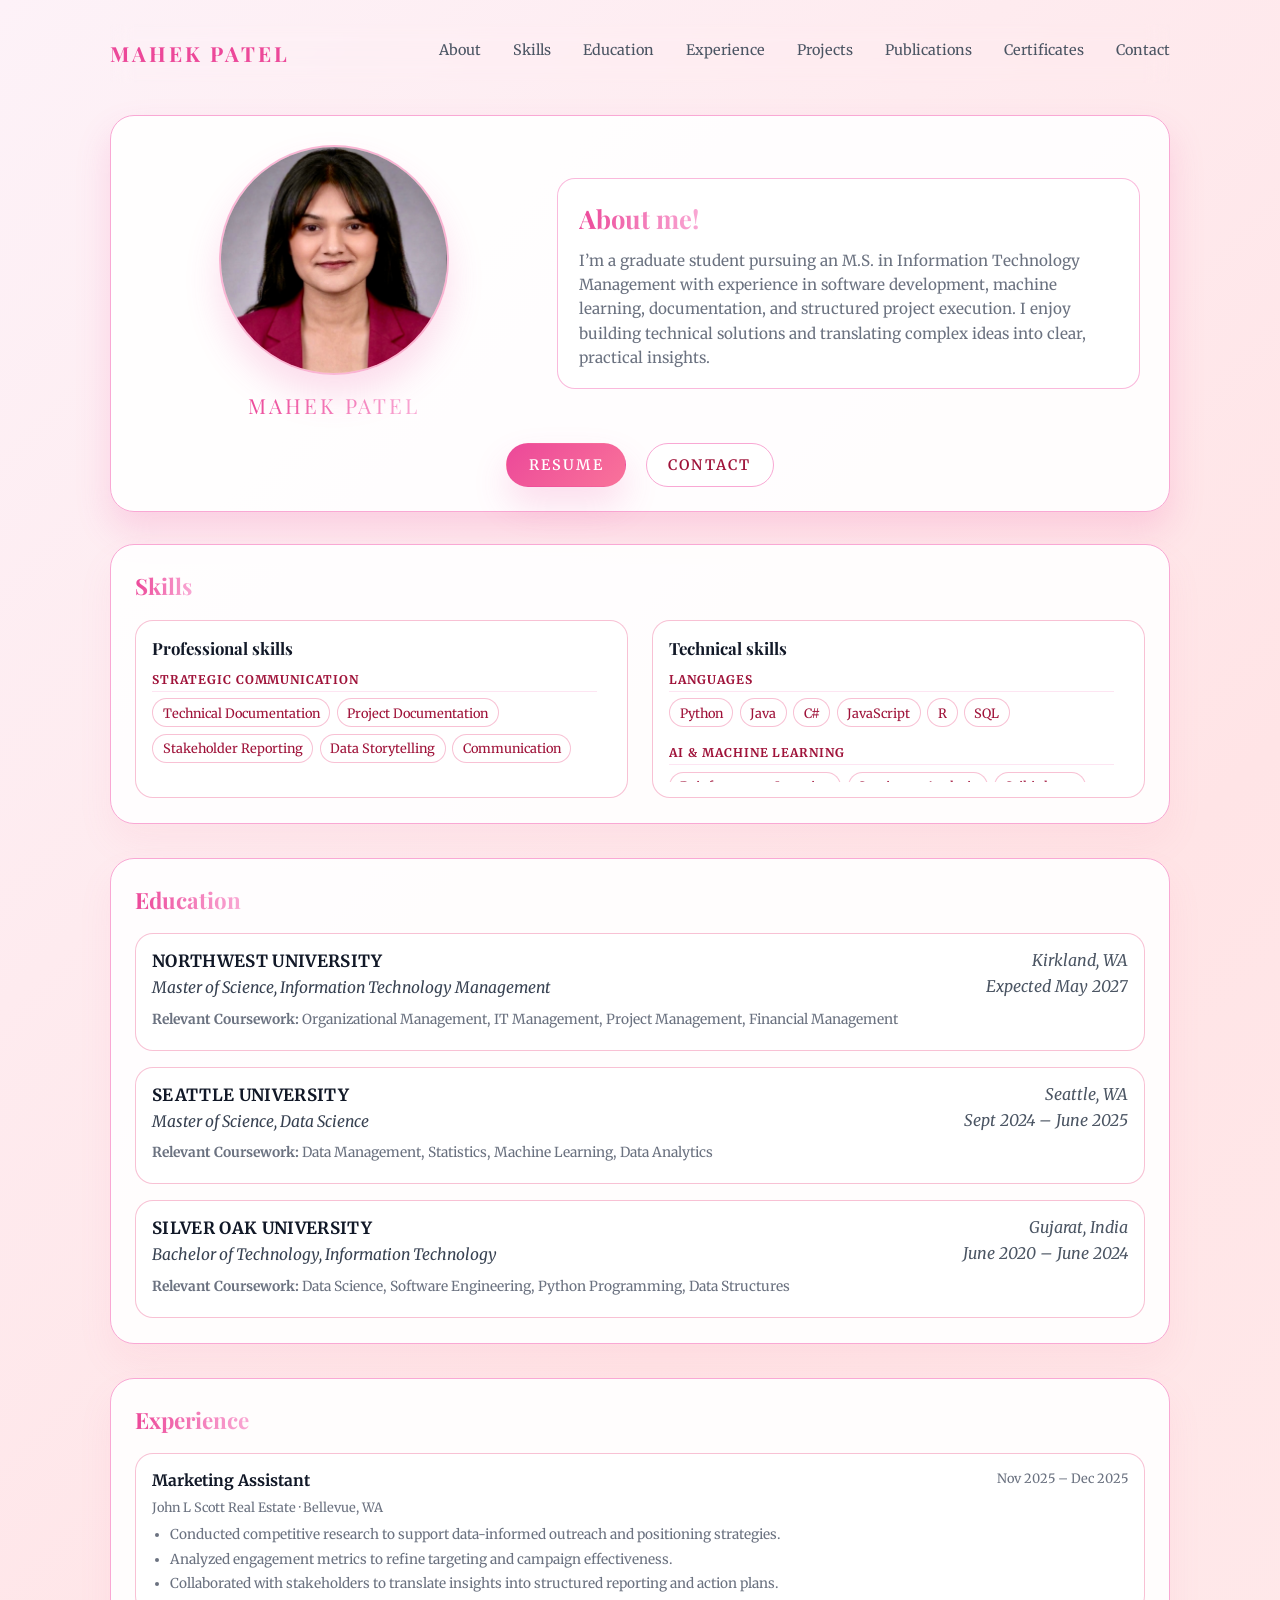
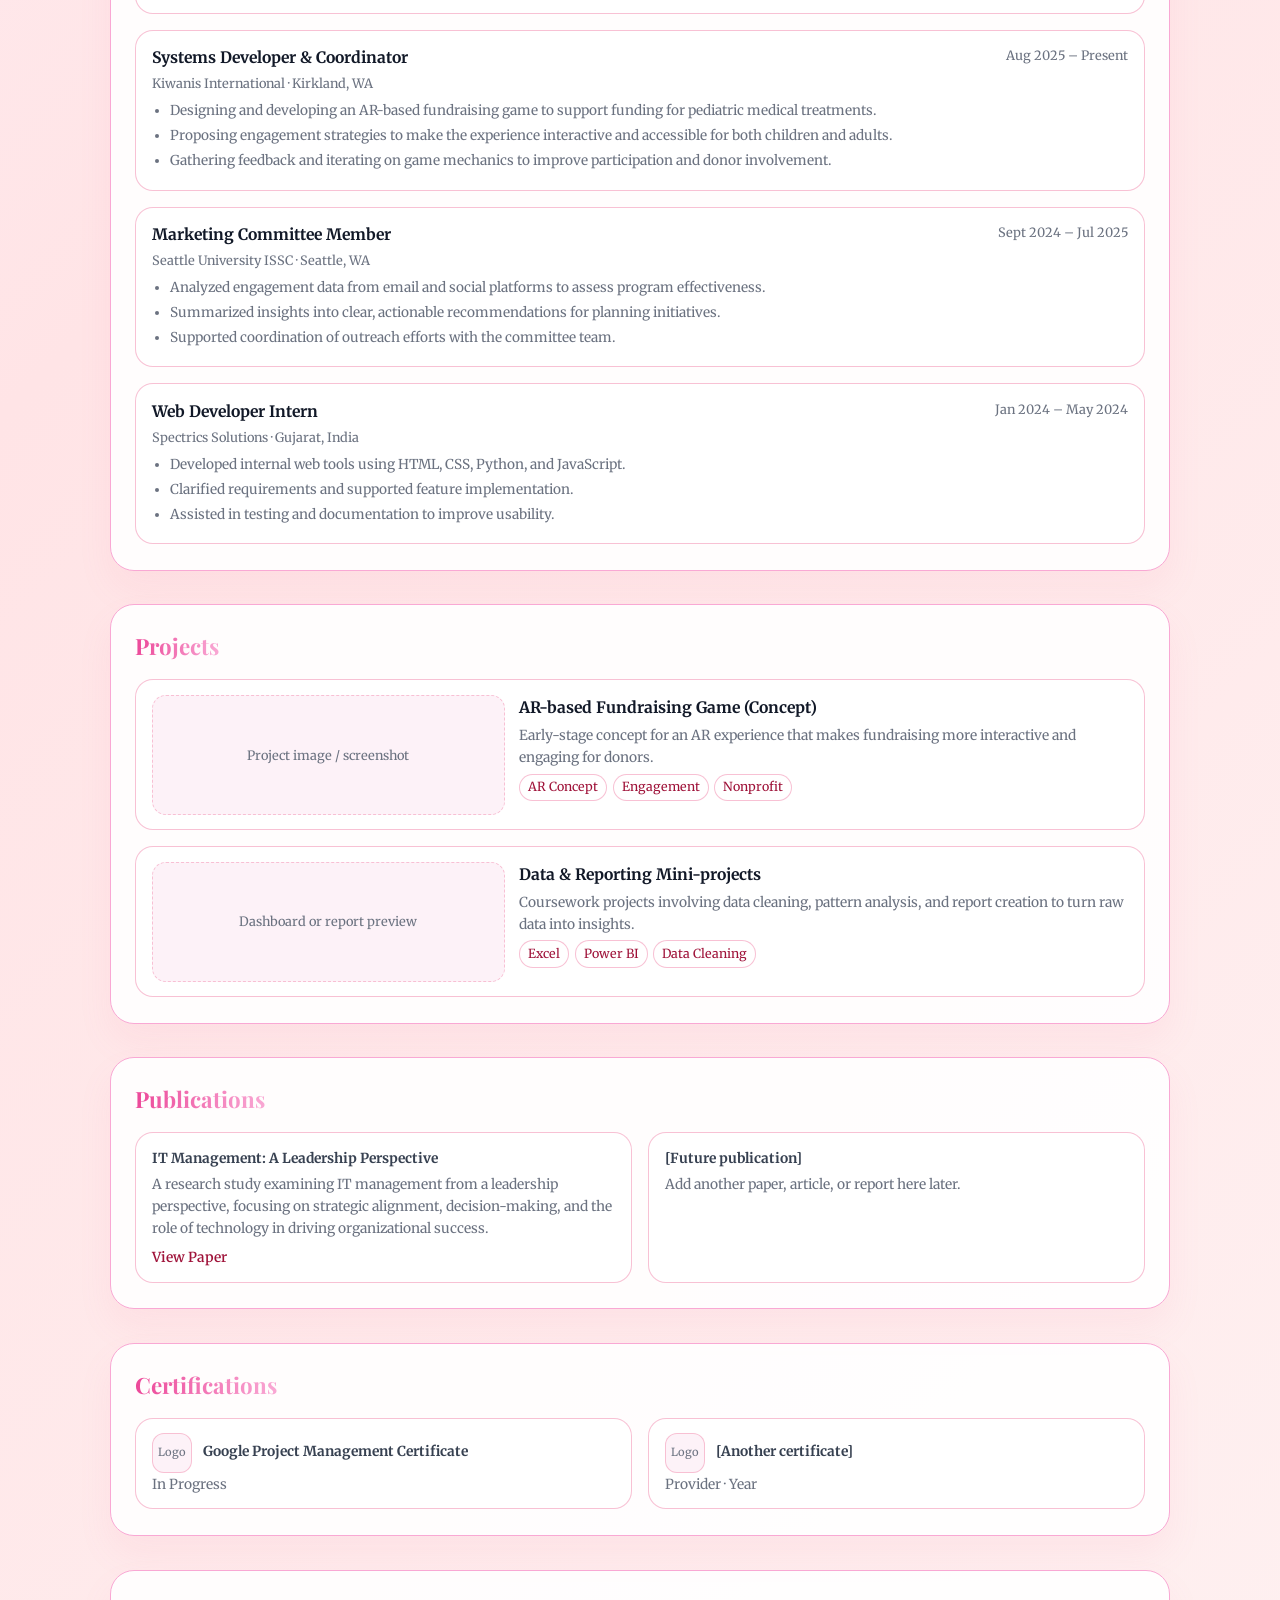
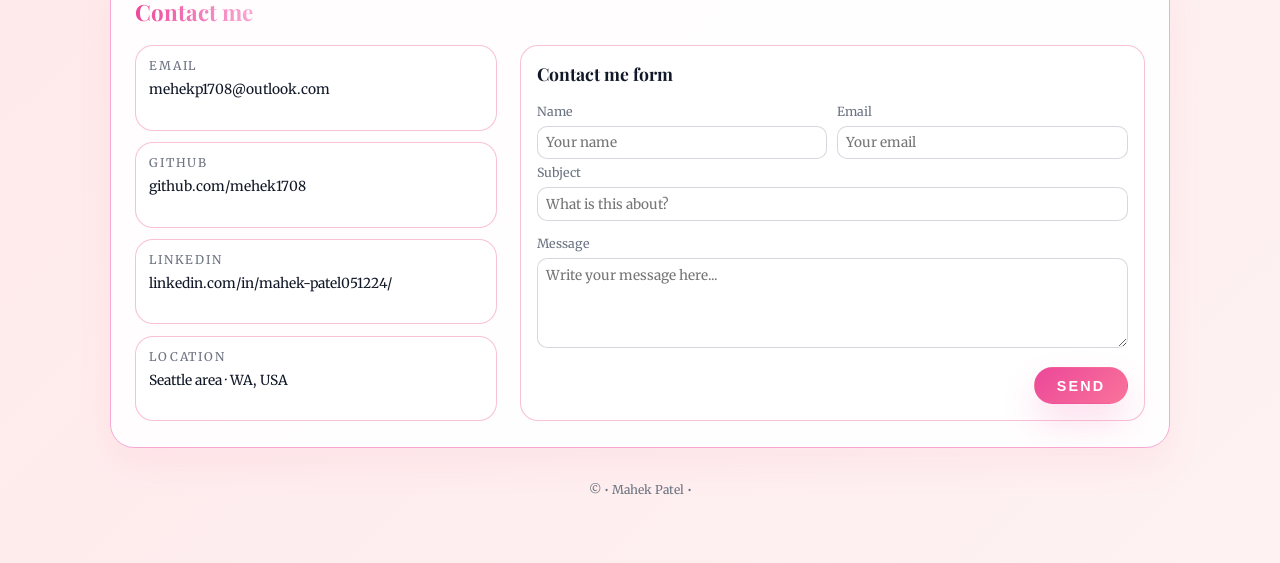
==== commit 736a8c4f: "Updated portfolio website" ====
--- a/index.html
+++ b/index.html
@@ -1,6 +1,9 @@
 <!DOCTYPE html>
 <html lang="en">
 <head>
+  <meta http-equiv="Cache-Control" content="no-cache, no-store, must-revalidate">
+  <meta http-equiv="Pragma" content="no-cache">
+  <meta http-equiv="Expires" content="0">
   <meta charset="UTF-8" />
   <meta name="viewport" content="width=device-width, initial-scale=1.0" />
   <title>Mahek Patel | Portfolio</title>
@@ -443,7 +446,7 @@
     </main>
 
     <footer>
-      © <span id="year"></span> Mahek Patel • Built with HTML, CSS & JS
+      © <span id="year"></span> • Mahek Patel • 
     </footer>
   </div>
 
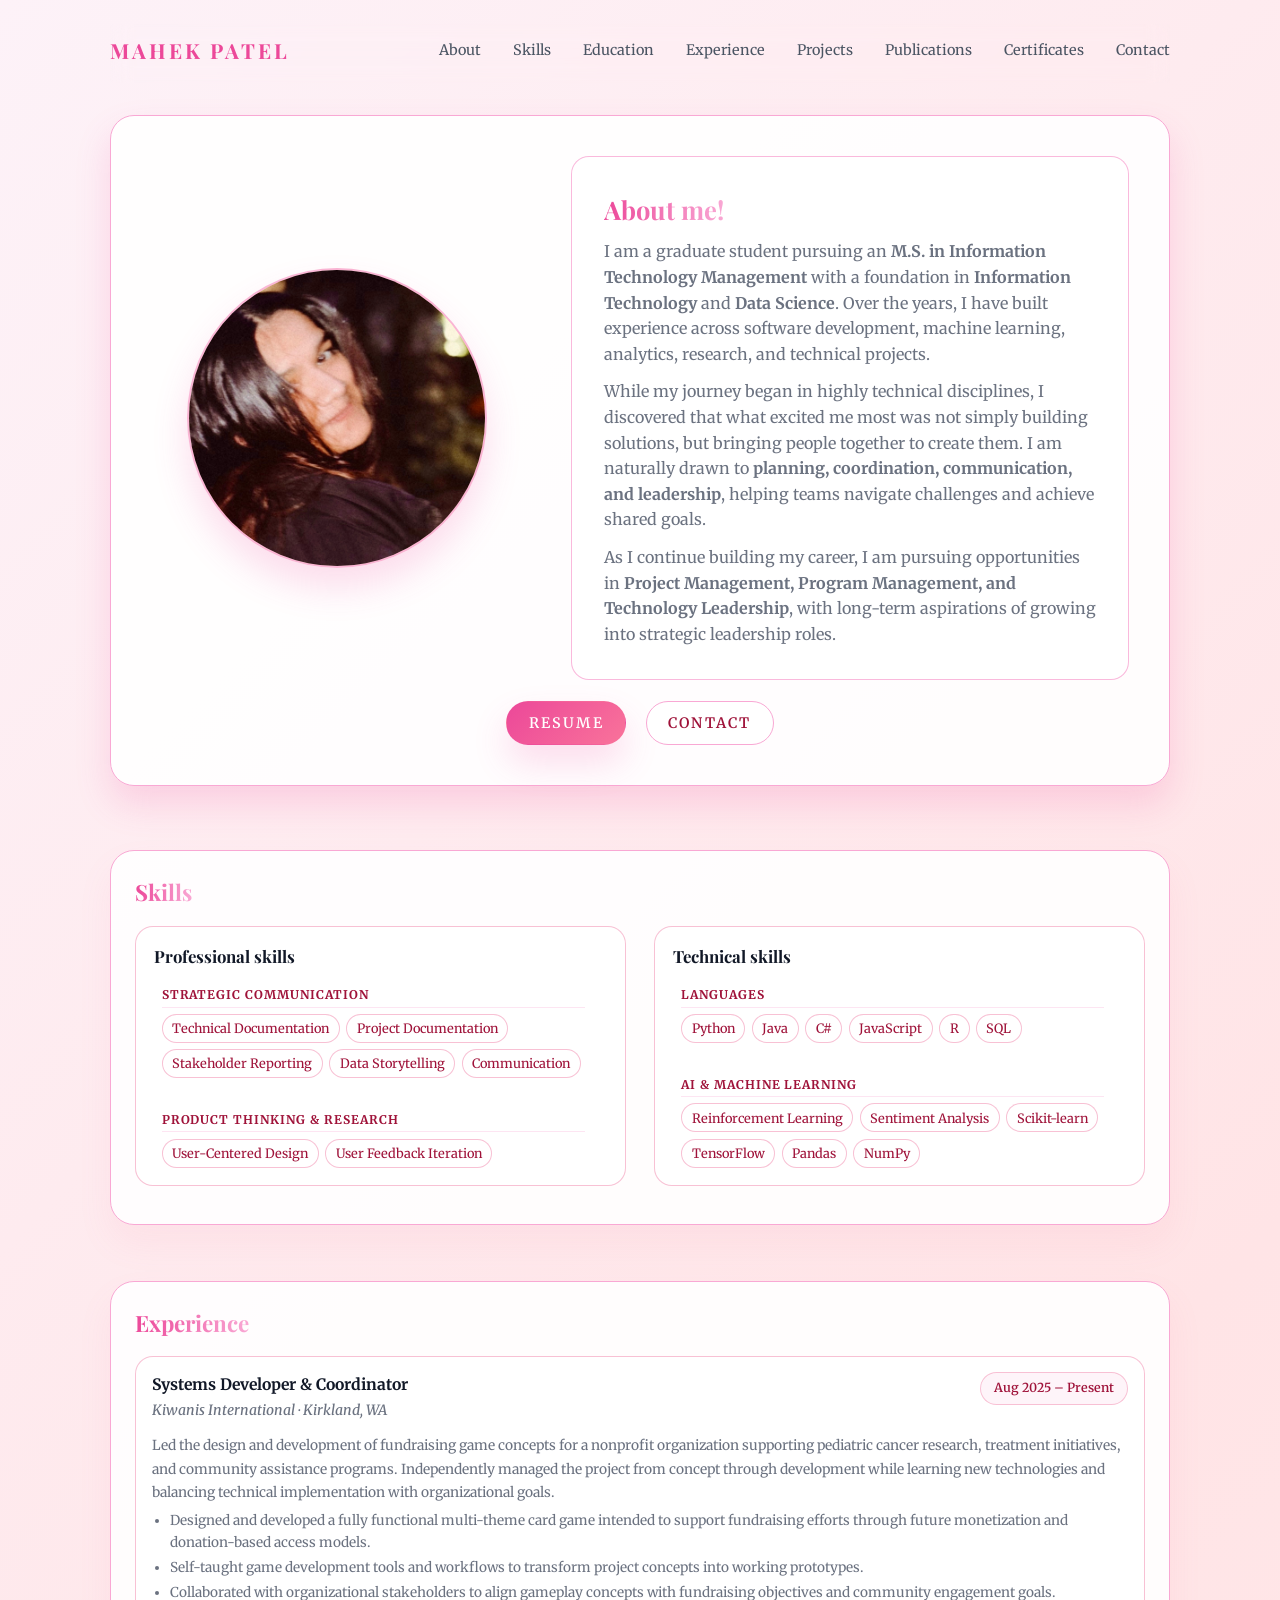
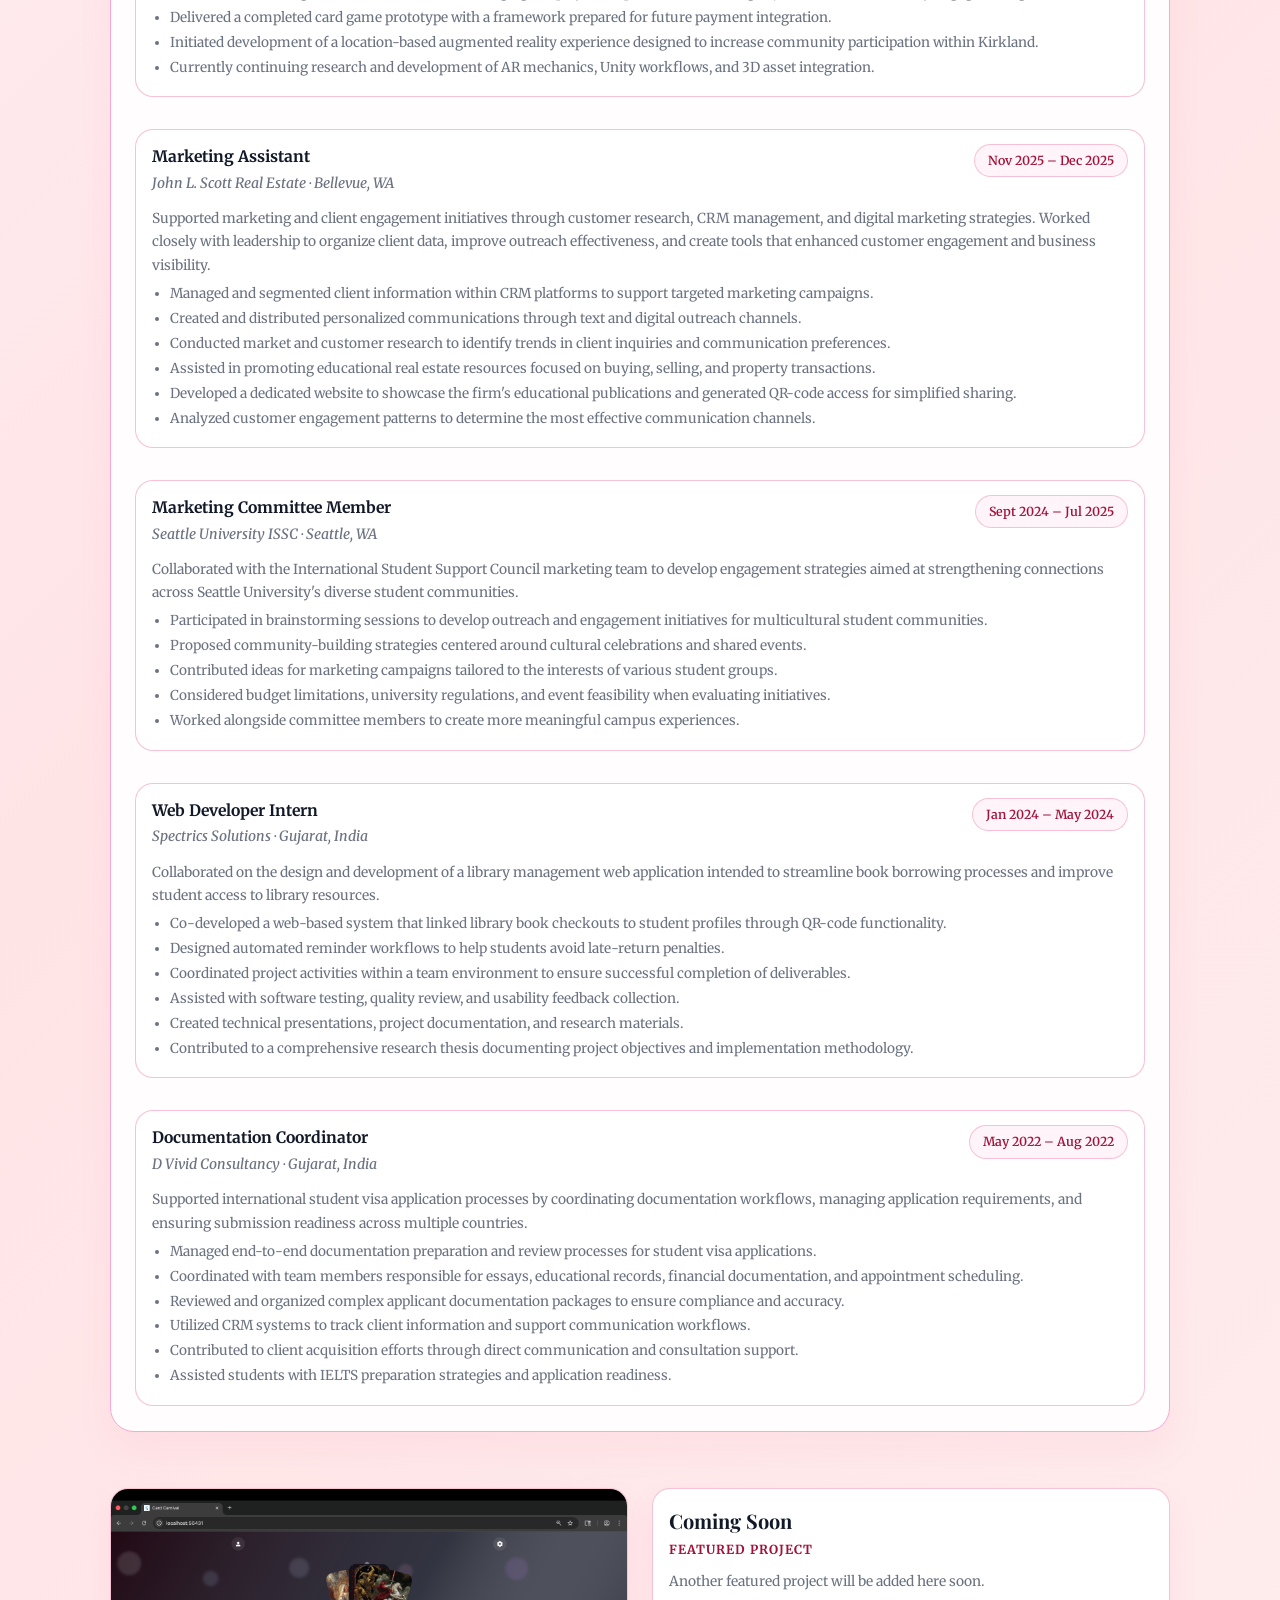
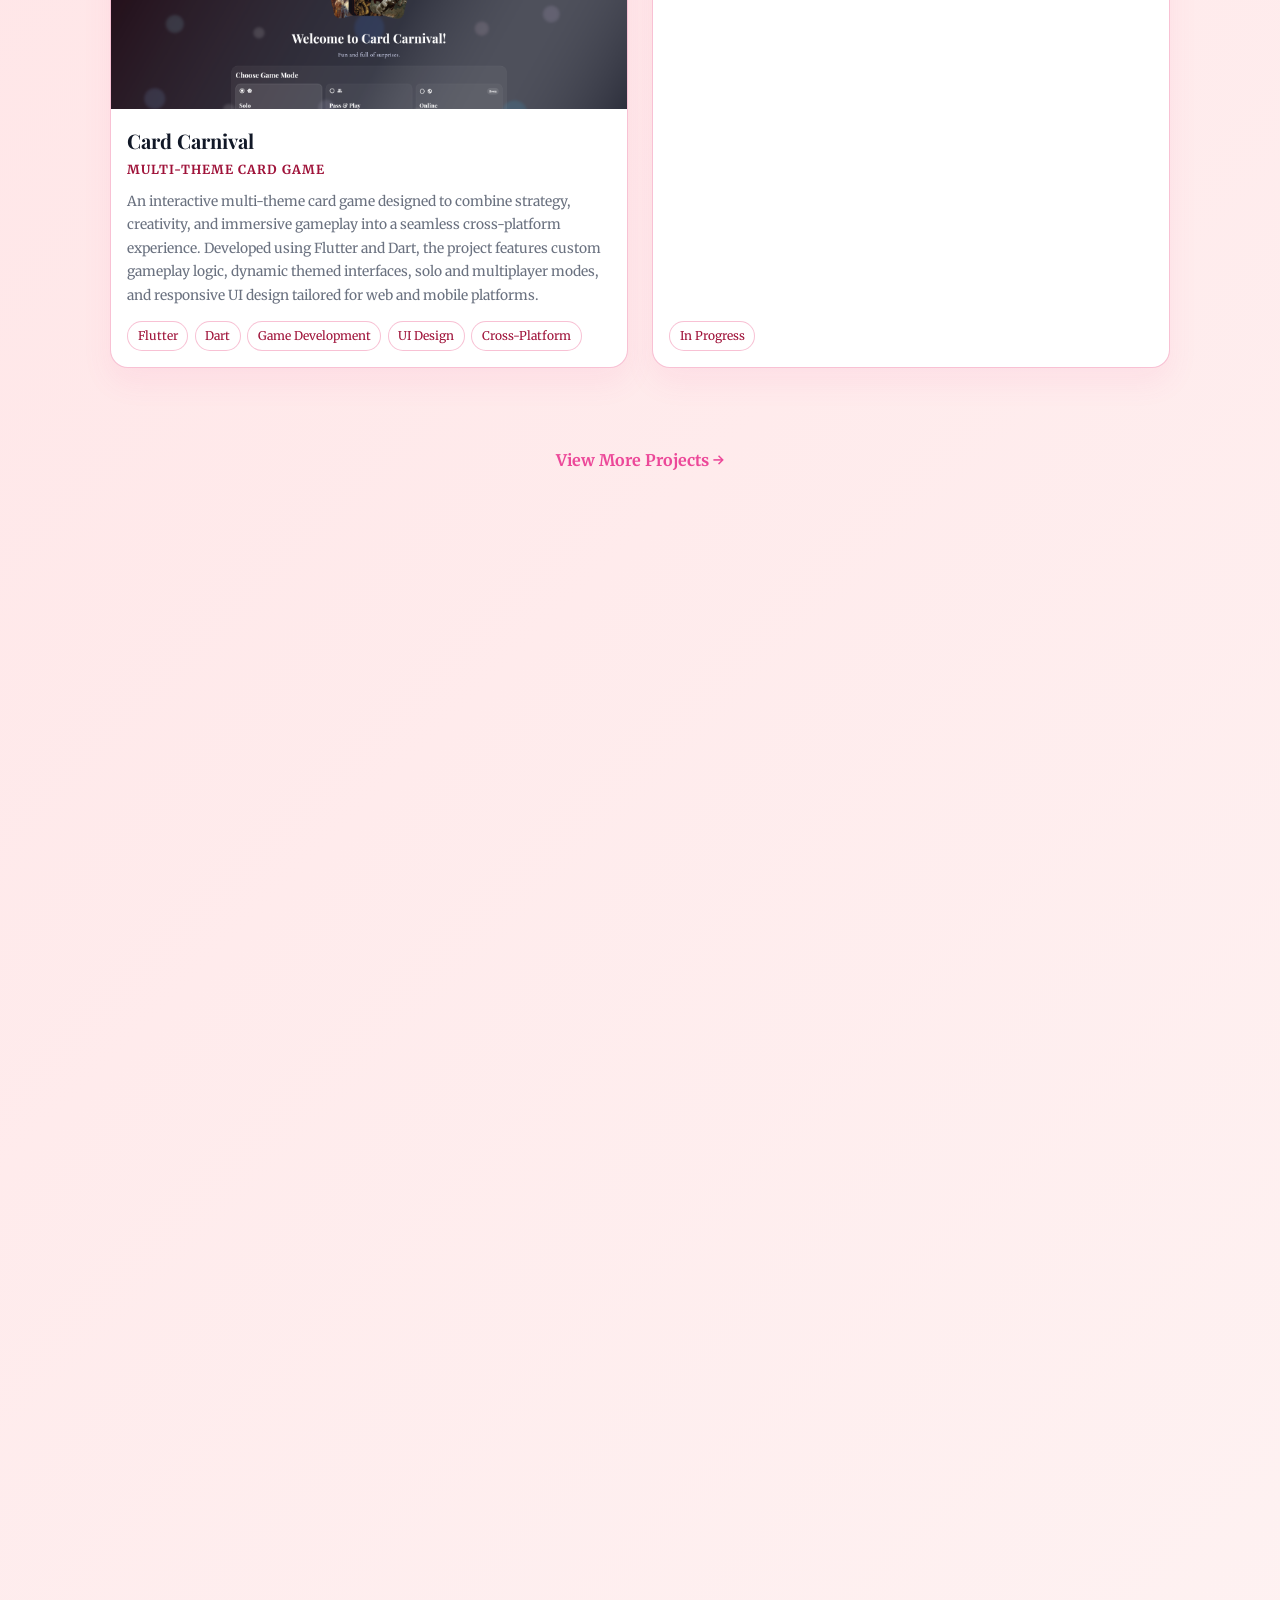
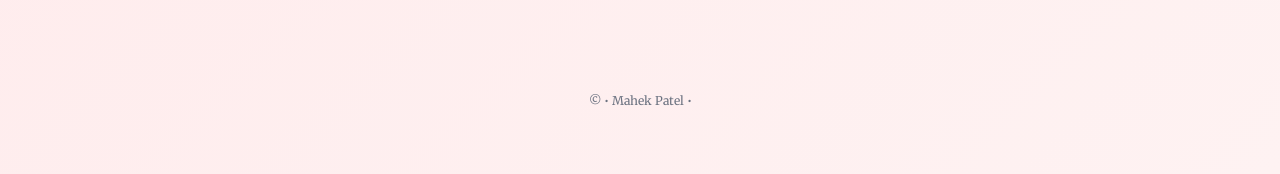
==== commit 9fe8a92d: "Update portfolio experience, certifications, projects, and styling" ====
--- a/index.html
+++ b/index.html
@@ -19,7 +19,12 @@
     <header>
       <nav class="nav">
         <div class="logo">MAHEK PATEL</div>
-        <div class="nav-links">
+
+        <button class="menu-toggle" id="menuToggle" aria-label="Open navigation menu">
+          ☰
+        </button>
+
+        <div class="nav-links" id="navLinks">
           <a href="#about">About</a>
           <a href="#skills">Skills</a>
           <a href="#education">Education</a>
@@ -36,19 +41,31 @@
       <div class="hero-inner">
         <div class="hero-photo-block">
           <div class="photo-circle">
-            <img src="mehek.jpg" alt="Mahek Patel" />
-          </div>
-          <div class="hero-name pink-title">Mahek Patel</div>
+            <img src="mehek1.jpg" alt="Mahek Patel" />
+          </div>
         </div>
 
         <div class="hero-about-card">
           <h1 class="pink-title">About me!</h1>
           <p>
-            I’m a graduate student pursuing an M.S. in Information Technology Management
-            with experience in software development, machine learning, documentation,
-            and structured project execution. I enjoy building technical solutions and
-            translating complex ideas into clear, practical insights.
-          </p>
+  I am a graduate student pursuing an <strong>M.S. in Information Technology Management</strong>
+  with a foundation in <strong>Information Technology</strong> and
+  <strong>Data Science</strong>. Over the years, I have built experience across
+  software development, machine learning, analytics, research, and technical projects.
+</p>
+
+<p>
+  While my journey began in highly technical disciplines, I discovered that what
+  excited me most was not simply building solutions, but bringing people together
+  to create them. I am naturally drawn to <strong>planning, coordination, communication,
+  and leadership</strong>, helping teams navigate challenges and achieve shared goals.
+</p>
+
+<p>
+  As I continue building my career, I am pursuing opportunities in
+  <strong>Project Management, Program Management, and Technology Leadership</strong>,
+  with long-term aspirations of growing into strategic leadership roles.
+</p>
         </div>
       </div>
 
@@ -184,158 +201,189 @@
         </div>
       </section>
 
-      <section id="education">
-        <h2 class="section-title"><span class="pink-title">Education</span></h2>
-        <div class="experience-list">
-          <article class="exp-item education-item">
-            <div class="edu-header">
-              <div class="edu-left">
-                <div class="edu-school">NORTHWEST UNIVERSITY</div>
-                <div class="edu-degree">Master of Science, Information Technology Management</div>
-              </div>
-              <div class="edu-right">
-                <div>Kirkland, WA</div>
-                <div>Expected May 2027</div>
-              </div>
-            </div>
-            <p class="exp-summary">
-              <strong>Relevant Coursework:</strong> Organizational Management, IT Management, Project Management, Financial Management
-            </p>
-          </article>
-
-          <article class="exp-item education-item">
-            <div class="edu-header">
-              <div class="edu-left">
-                <div class="edu-school">SEATTLE UNIVERSITY</div>
-                <div class="edu-degree">Master of Science, Data Science</div>
-              </div>
-              <div class="edu-right">
-                <div>Seattle, WA</div>
-                <div>Sept 2024 – June 2025</div>
-              </div>
-            </div>
-            <p class="exp-summary">
-              <strong>Relevant Coursework:</strong> Data Management, Statistics, Machine Learning, Data Analytics
-            </p>
-          </article>
-
-          <article class="exp-item education-item">
-            <div class="edu-header">
-              <div class="edu-left">
-                <div class="edu-school">SILVER OAK UNIVERSITY</div>
-                <div class="edu-degree">Bachelor of Technology, Information Technology</div>
-              </div>
-              <div class="edu-right">
-                <div>Gujarat, India</div>
-                <div>June 2020 – June 2024</div>
-              </div>
-            </div>
-            <p class="exp-summary">
-              <strong>Relevant Coursework:</strong> Data Science, Software Engineering, Python Programming, Data Structures
-            </p>
-          </article>
-        </div>
-      </section>
-
-      <section id="experience">
-        <h2 class="section-title"><span class="pink-title">Experience</span></h2>
-        <div class="experience-list">
-          <article class="exp-item">
-            <div class="exp-top">
-              <div>
-                <div class="exp-role">Marketing Assistant</div>
-                <div class="exp-meta-left">John L Scott Real Estate · Bellevue, WA</div>
-              </div>
-              <div class="exp-meta">Nov 2025 – Dec 2025</div>
-            </div>
-            <ul class="exp-bullets">
-              <li>Conducted competitive research to support data-informed outreach and positioning strategies.</li>
-              <li>Analyzed engagement metrics to refine targeting and campaign effectiveness.</li>
-              <li>Collaborated with stakeholders to translate insights into structured reporting and action plans.</li>
-            </ul>
-          </article>
-
-          <article class="exp-item">
-            <div class="exp-top">
-              <div>
-                <div class="exp-role">Systems Developer & Coordinator</div>
-                <div class="exp-meta-left">Kiwanis International · Kirkland, WA</div>
-              </div>
-              <div class="exp-meta">Aug 2025 – Present</div>
-            </div>
-            <ul class="exp-bullets">
-              <li>Designing and developing an AR-based fundraising game to support funding for pediatric medical treatments.</li>
-              <li>Proposing engagement strategies to make the experience interactive and accessible for both children and adults.</li>
-              <li>Gathering feedback and iterating on game mechanics to improve participation and donor involvement.</li>
-            </ul>
-          </article>
-
-          <article class="exp-item">
-            <div class="exp-top">
-              <div>
-                <div class="exp-role">Marketing Committee Member</div>
-                <div class="exp-meta-left">Seattle University ISSC · Seattle, WA</div>
-              </div>
-              <div class="exp-meta">Sept 2024 – Jul 2025</div>
-            </div>
-            <ul class="exp-bullets">
-              <li>Analyzed engagement data from email and social platforms to assess program effectiveness.</li>
-              <li>Summarized insights into clear, actionable recommendations for planning initiatives.</li>
-              <li>Supported coordination of outreach efforts with the committee team.</li>
-            </ul>
-          </article>
-
-          <article class="exp-item">
-            <div class="exp-top">
-              <div>
-                <div class="exp-role">Web Developer Intern</div>
-                <div class="exp-meta-left">Spectrics Solutions · Gujarat, India</div>
-              </div>
-              <div class="exp-meta">Jan 2024 – May 2024</div>
-            </div>
-            <ul class="exp-bullets">
-              <li>Developed internal web tools using HTML, CSS, Python, and JavaScript.</li>
-              <li>Clarified requirements and supported feature implementation.</li>
-              <li>Assisted in testing and documentation to improve usability.</li>
-            </ul>
-          </article>
-        </div>
-      </section>
-
-      <section id="projects">
-        <h2 class="section-title"><span class="pink-title">Projects</span></h2>
-        <div class="projects-list">
-          <article class="project-item">
-            <div class="project-image-box">Project image / screenshot</div>
-            <div>
-              <div class="project-title">AR-based Fundraising Game (Concept)</div>
-              <p class="project-desc">
-                Early-stage concept for an AR experience that makes fundraising more interactive and engaging for donors.
-              </p>
-              <div class="project-tags">
-                <span class="project-tag">AR Concept</span>
-                <span class="project-tag">Engagement</span>
-                <span class="project-tag">Nonprofit</span>
-              </div>
-            </div>
-          </article>
-
-          <article class="project-item">
-            <div class="project-image-box">Dashboard or report preview</div>
-            <div>
-              <div class="project-title">Data & Reporting Mini-projects</div>
-              <p class="project-desc">
-                Coursework projects involving data cleaning, pattern analysis, and report creation to turn raw data into insights.
-              </p>
-              <div class="project-tags">
-                <span class="project-tag">Excel</span>
-                <span class="project-tag">Power BI</span>
-                <span class="project-tag">Data Cleaning</span>
-              </div>
-            </div>
-          </article>
-        </div>
-      </section>
+<section id="experience">
+  <h2 class="section-title"><span class="pink-title">Experience</span></h2>
+
+  <div class="experience-list">
+
+    <article class="exp-item">
+      <div class="exp-top">
+        <div>
+          <div class="exp-role">Systems Developer & Coordinator</div>
+          <div class="exp-meta-left">Kiwanis International · Kirkland, WA</div>
+        </div>
+        <div class="exp-meta">Aug 2025 – Present</div>
+      </div>
+
+      <p class="exp-summary">
+        Led the design and development of fundraising game concepts for a nonprofit organization supporting pediatric cancer research, treatment initiatives, and community assistance programs. Independently managed the project from concept through development while learning new technologies and balancing technical implementation with organizational goals.
+      </p>
+
+      <ul class="exp-bullets">
+        <li>Designed and developed a fully functional multi-theme card game intended to support fundraising efforts through future monetization and donation-based access models.</li>
+        <li>Self-taught game development tools and workflows to transform project concepts into working prototypes.</li>
+        <li>Collaborated with organizational stakeholders to align gameplay concepts with fundraising objectives and community engagement goals.</li>
+        <li>Delivered a completed card game prototype with a framework prepared for future payment integration.</li>
+        <li>Initiated development of a location-based augmented reality experience designed to increase community participation within Kirkland.</li>
+        <li>Currently continuing research and development of AR mechanics, Unity workflows, and 3D asset integration.</li>
+      </ul>
+    </article>
+
+    <article class="exp-item">
+      <div class="exp-top">
+        <div>
+          <div class="exp-role">Marketing Assistant</div>
+          <div class="exp-meta-left">John L. Scott Real Estate · Bellevue, WA</div>
+        </div>
+        <div class="exp-meta">Nov 2025 – Dec 2025</div>
+      </div>
+
+      <p class="exp-summary">
+        Supported marketing and client engagement initiatives through customer research, CRM management, and digital marketing strategies. Worked closely with leadership to organize client data, improve outreach effectiveness, and create tools that enhanced customer engagement and business visibility.
+      </p>
+
+      <ul class="exp-bullets">
+        <li>Managed and segmented client information within CRM platforms to support targeted marketing campaigns.</li>
+        <li>Created and distributed personalized communications through text and digital outreach channels.</li>
+        <li>Conducted market and customer research to identify trends in client inquiries and communication preferences.</li>
+        <li>Assisted in promoting educational real estate resources focused on buying, selling, and property transactions.</li>
+        <li>Developed a dedicated website to showcase the firm's educational publications and generated QR-code access for simplified sharing.</li>
+        <li>Analyzed customer engagement patterns to determine the most effective communication channels.</li>
+      </ul>
+    </article>
+
+    <article class="exp-item">
+      <div class="exp-top">
+        <div>
+          <div class="exp-role">Marketing Committee Member</div>
+          <div class="exp-meta-left">Seattle University ISSC · Seattle, WA</div>
+        </div>
+        <div class="exp-meta">Sept 2024 – Jul 2025</div>
+      </div>
+
+      <p class="exp-summary">
+        Collaborated with the International Student Support Council marketing team to develop engagement strategies aimed at strengthening connections across Seattle University's diverse student communities.
+      </p>
+
+      <ul class="exp-bullets">
+        <li>Participated in brainstorming sessions to develop outreach and engagement initiatives for multicultural student communities.</li>
+        <li>Proposed community-building strategies centered around cultural celebrations and shared events.</li>
+        <li>Contributed ideas for marketing campaigns tailored to the interests of various student groups.</li>
+        <li>Considered budget limitations, university regulations, and event feasibility when evaluating initiatives.</li>
+        <li>Worked alongside committee members to create more meaningful campus experiences.</li>
+      </ul>
+    </article>
+
+    <article class="exp-item">
+      <div class="exp-top">
+        <div>
+          <div class="exp-role">Web Developer Intern</div>
+          <div class="exp-meta-left">Spectrics Solutions · Gujarat, India</div>
+        </div>
+        <div class="exp-meta">Jan 2024 – May 2024</div>
+      </div>
+
+      <p class="exp-summary">
+        Collaborated on the design and development of a library management web application intended to streamline book borrowing processes and improve student access to library resources.
+      </p>
+
+      <ul class="exp-bullets">
+        <li>Co-developed a web-based system that linked library book checkouts to student profiles through QR-code functionality.</li>
+        <li>Designed automated reminder workflows to help students avoid late-return penalties.</li>
+        <li>Coordinated project activities within a team environment to ensure successful completion of deliverables.</li>
+        <li>Assisted with software testing, quality review, and usability feedback collection.</li>
+        <li>Created technical presentations, project documentation, and research materials.</li>
+        <li>Contributed to a comprehensive research thesis documenting project objectives and implementation methodology.</li>
+      </ul>
+    </article>
+
+    <article class="exp-item">
+      <div class="exp-top">
+        <div>
+          <div class="exp-role">Documentation Coordinator</div>
+          <div class="exp-meta-left">D Vivid Consultancy · Gujarat, India</div>
+        </div>
+        <div class="exp-meta">May 2022 – Aug 2022</div>
+      </div>
+
+      <p class="exp-summary">
+        Supported international student visa application processes by coordinating documentation workflows, managing application requirements, and ensuring submission readiness across multiple countries.
+      </p>
+
+      <ul class="exp-bullets">
+        <li>Managed end-to-end documentation preparation and review processes for student visa applications.</li>
+        <li>Coordinated with team members responsible for essays, educational records, financial documentation, and appointment scheduling.</li>
+        <li>Reviewed and organized complex applicant documentation packages to ensure compliance and accuracy.</li>
+        <li>Utilized CRM systems to track client information and support communication workflows.</li>
+        <li>Contributed to client acquisition efforts through direct communication and consultation support.</li>
+        <li>Assisted students with IELTS preparation strategies and application readiness.</li>
+      </ul>
+    </article>
+
+  </div>
+</section>
+
+
+
+  <div class="projects-preview-grid">
+    <article class="portfolio-project-card">
+      <div class="portfolio-project-image">
+        <img src="card-carnival.jpg" alt="Card Carnival game screenshot">
+      </div>
+
+      <div class="portfolio-project-content">
+        <h3>
+  <a
+    href="https://github.com/mehek1708/Card-Carnival"
+    target="_blank"
+    rel="noopener"
+    class="project-link"
+  >
+    Card Carnival
+  </a>
+</h3>
+
+
+        <h4>Multi-theme Card Game</h4>
+
+        <p>
+          An interactive multi-theme card game designed to combine strategy,
+          creativity, and immersive gameplay into a seamless cross-platform
+          experience. Developed using Flutter and Dart, the project features
+          custom gameplay logic, dynamic themed interfaces, solo and multiplayer
+          modes, and responsive UI design tailored for web and mobile platforms.
+        </p>
+
+        <div class="project-chip-row">
+          <span>Flutter</span>
+          <span>Dart</span>
+          <span>Game Development</span>
+          <span>UI Design</span>
+          <span>Cross-Platform</span>
+        </div>
+      </div>
+    </article>
+
+    <article class="portfolio-project-card coming-soon-card">
+      <div class="portfolio-project-content">
+        <h3>Coming Soon</h3>
+        <h4>Featured Project</h4>
+
+        <p>
+          Another featured project will be added here soon.
+        </p>
+
+        <div class="project-chip-row">
+          <span>In Progress</span>
+        </div>
+      </div>
+    </article>
+  </div>
+
+  <div class="view-more-projects">
+    <a href="projects.html">View More Projects →</a>
+  </div>
+</section>
 
       <section id="publications">
         <h2 class="section-title"><span class="pink-title">Publications</span></h2>
@@ -359,22 +407,73 @@
 
       <section id="certificates">
         <h2 class="section-title"><span class="pink-title">Certifications</span></h2>
-        <div class="simple-grid">
-          <div class="simple-card">
-            <div>
-              <span class="cert-logo-box">Logo</span>
-              <span class="simple-card-title">Google Project Management Certificate</span>
-            </div>
-            <p>In Progress</p>
-          </div>
-
-          <div class="simple-card">
-            <div>
-              <span class="cert-logo-box">Logo</span>
-              <span class="simple-card-title">[Another certificate]</span>
-            </div>
-            <p>Provider · Year</p>
-          </div>
+        <div class="certificates-grid">
+          <div class="certificate-feature-card">
+            <div class="certificate-info">
+
+              <h3>
+                <a
+                  href="https://coursera.org/verify/professional-cert/N5PSJ5K02D8L"
+                  target="_blank"
+                  rel="noopener"
+                  class="certificate-title-link"
+                >
+                  Google Project Management
+                </a>
+              </h3>
+
+              <div class="certificate-meta-row">
+                <span>Google</span>
+                <span>Coursera</span>
+                <span>Credly</span>
+              </div>
+
+              <div class="certificate-actions">
+                <a href="google-pm.html" class="cert-link cert-link-secondary">
+                  Explore Coursework →
+                </a>
+              </div>
+            </div>
+
+            <div class="certificate-badge-wrap">
+              <img
+                src="google-pm-badge.png"
+                alt="Google Project Management Certificate badge"
+                class="certificate-badge"
+              />
+            </div>
+          </div>
+
+<div class="certificate-feature-card">
+  <div class="certificate-info">
+
+    <h3>
+      <a
+        href="AI for Students.pdf"
+        target="_blank"
+        class="certificate-title-link"
+      >
+        AI Fluency for Students
+      </a>
+    </h3>
+
+    <div class="certificate-meta-row">
+      <span>Anthropic</span>
+      <span>Generative AI</span>
+      <span>Prompt Engineering</span>
+    </div>
+
+  </div>
+
+<div class="certificate-badge-wrap">
+  <img
+    src="AI for students.png"
+    alt="AI Fluency for Students"
+    class="certificate-badge"
+  />
+</div>
+</div>
+
         </div>
       </section>
 
--- a/style.css
+++ b/style.css
@@ -1,3 +1,7 @@
+/* =========================
+   1. ROOT VARIABLES
+   ========================= */
+
 :root {
   --bg: #fdf2f8;
   --bg-alt: #ffe4e6;
@@ -7,10 +11,15 @@
   --text: #111827;
   --muted: #6b7280;
   --border: #f9a8d4;
+  --deep-pink: #9f1239;
   --radius-lg: 18px;
   --radius-xl: 999px;
   --shadow-soft: 0 18px 35px rgba(236, 72, 153, 0.18);
 }
+
+/* =========================
+   2. GLOBAL RESET
+   ========================= */
 
 * {
   box-sizing: border-box;
@@ -36,6 +45,10 @@
   margin: 0 auto;
   padding: 1.5rem 1.25rem 3rem;
 }
+
+/* =========================
+   3. HEADER / NAVIGATION
+   ========================= */
 
 header {
   position: sticky;
@@ -62,6 +75,13 @@
   color: var(--accent);
   text-transform: uppercase;
   white-space: nowrap;
+  transform: translateY(-3px);
+  transition: letter-spacing 0.3s ease, color 0.3s ease;
+}
+
+.logo:hover {
+  letter-spacing: 0.18em;
+  color: #db2777;
 }
 
 .nav-links {
@@ -86,41 +106,128 @@
   border-color: var(--accent);
 }
 
+.menu-toggle {
+  display: none;
+  border: none;
+  background: transparent;
+  font-size: 1.8rem;
+  color: var(--accent);
+  cursor: pointer;
+}
+
+/* =========================
+   4. MOBILE NAVIGATION
+   ========================= */
+
 @media (max-width: 780px) {
-  .nav {
+  header {
+    padding: 0.7rem 0;
+  }
+
+  nav.nav {
+    flex-direction: row;
+    justify-content: space-between;
+    align-items: center;
+    position: relative;
+  }
+
+  .logo {
+    font-size: 1.05rem;
+  }
+
+  .menu-toggle {
+    display: block;
+  }
+
+  .nav-links {
+    display: none;
+    position: absolute;
+    top: 100%;
+    right: 0;
+    width: 220px;
     flex-direction: column;
-    align-items: flex-start;
-  }
-
-  .nav-links {
-    gap: 1rem;
-    font-size: 0.8rem;
-  }
-}
+    gap: 0.8rem;
+    padding: 1rem;
+    margin-top: 0.5rem;
+    border: 1px solid rgba(248, 187, 208, 0.9);
+    border-radius: 18px;
+    background: rgba(255, 255, 255, 0.96);
+    box-shadow: 0 16px 30px rgba(236, 72, 153, 0.15);
+    text-align: right;
+    z-index: 50;
+  }
+
+  .nav-links.active {
+    display: flex;
+  }
+}
+
+/* =========================
+   5. SHARED STYLES
+   ========================= */
 
 .pink-title {
   background: linear-gradient(90deg, #ec4899, #f9a8d4);
+  background-clip: text;
   -webkit-background-clip: text;
   color: transparent;
   display: inline-block;
 }
 
+main {
+  display: grid;
+  gap: 3.5rem;
+  margin-top: 4rem;
+}
+
+section {
+  border-radius: 24px;
+  border: 1px solid var(--border);
+  background: var(--card);
+  padding: 1.5rem 1.5rem 1.6rem;
+  box-shadow: 0 18px 35px rgba(248, 113, 150, 0.08);
+}
+
+.section-title {
+  font-family: "Playfair Display", serif;
+  font-size: 1.4rem;
+  margin-bottom: 0.9rem;
+  opacity: 0;
+  transform: translateY(15px);
+  transition:
+    opacity 0.7s ease,
+    transform 0.7s ease,
+    letter-spacing 0.3s ease;
+}
+
+/* =========================
+   6. HERO SECTION
+   ========================= */
+
 .hero {
   margin-top: 2rem;
+  margin-bottom: 1rem;
   border-radius: 24px;
   border: 1px solid var(--border);
   background: var(--card);
   box-shadow: var(--shadow-soft);
-  padding: 1.8rem 1.8rem 1.5rem;
+  padding: 2.5rem;
 }
 
 .hero-inner {
   display: grid;
-  gap: 1.8rem;
+  gap: 3rem;
   align-items: center;
 }
 
 @media (min-width: 820px) {
+  .hero {
+    min-height: 520px;
+    display: flex;
+    flex-direction: column;
+    justify-content: center;
+  }
+
   .hero-inner {
     grid-template-columns: minmax(0, 1.2fr) minmax(0, 1.8fr);
   }
@@ -131,11 +238,12 @@
   flex-direction: column;
   align-items: center;
   gap: 0.9rem;
+  animation: heroPhotoIn 1s ease-out;
 }
 
 .photo-circle {
-  width: 230px;
-  height: 230px;
+  width: 300px;
+  height: 300px;
   border-radius: 50%;
   border: 2px solid rgba(249, 168, 212, 0.7);
   background: radial-gradient(circle at 30% 30%, #fee2e2, #fecaca);
@@ -144,28 +252,27 @@
   justify-content: center;
   overflow: hidden;
   box-shadow: 0 20px 35px rgba(236, 72, 153, 0.18);
+  transition: transform 0.35s ease, box-shadow 0.35s ease;
+}
+
+.photo-circle:hover {
+  transform: scale(1.035);
+  box-shadow: 0 25px 45px rgba(236, 72, 153, 0.28);
 }
 
 .photo-circle img {
   width: 100%;
   height: 100%;
   object-fit: cover;
-  object-position: center 20%;
-}
-
-.hero-name {
-  font-family: "Playfair Display", serif;
-  font-size: 1.3rem;
-  letter-spacing: 0.14em;
-  text-transform: uppercase;
-  text-align: center;
+  object-position: 65% 25%;
 }
 
 .hero-about-card {
   border-radius: 18px;
   border: 1px solid rgba(249, 168, 212, 0.8);
   background: rgba(255, 255, 255, 0.98);
-  padding: 1.2rem 1.3rem 1.1rem;
+  padding: 2rem;
+  animation: heroTextIn 1s ease-out;
 }
 
 .hero-about-card h1 {
@@ -175,8 +282,12 @@
 }
 
 .hero-about-card p {
-  font-size: 0.95rem;
+  font-size: 1rem;
   color: var(--muted);
+}
+
+.hero-about-card p + p {
+  margin-top: 0.75rem;
 }
 
 .hero-actions-row {
@@ -185,7 +296,12 @@
   justify-content: center;
   gap: 1.2rem;
   flex-wrap: wrap;
-}
+  animation: heroButtonsIn 1.2s ease-out;
+}
+
+/* =========================
+   7. BUTTONS
+   ========================= */
 
 .btn {
   border-radius: var(--radius-xl);
@@ -198,10 +314,14 @@
   cursor: pointer;
   background: none;
   color: var(--text);
-  transition: 0.18s ease;
+  transition: transform 0.25s ease, box-shadow 0.25s ease, filter 0.25s ease;
   text-transform: uppercase;
   letter-spacing: 0.15em;
   font-weight: 600;
+}
+
+.btn:hover {
+  transform: translateY(-3px);
 }
 
 .btn-primary {
@@ -212,117 +332,51 @@
 
 .btn-primary:hover {
   filter: brightness(1.05);
-  transform: translateY(-1px);
+  box-shadow: 0 22px 35px rgba(236, 72, 153, 0.28);
 }
 
 .btn-outline {
   border-color: var(--border);
   background: #fff;
-  color: #9f1239;
+  color: var(--deep-pink);
 }
 
 .btn-outline:hover {
   background: #fdf2f8;
 }
 
-main {
-  display: grid;
-  gap: 2.1rem;
-  margin-top: 2rem;
-}
-
-section {
-  border-radius: 24px;
-  border: 1px solid var(--border);
-  background: var(--card);
-  padding: 1.5rem 1.5rem 1.6rem;
-  box-shadow: 0 18px 35px rgba(248, 113, 150, 0.08);
-}
-
-.section-title {
-  font-family: "Playfair Display", serif;
-  font-size: 1.4rem;
-  margin-bottom: 0.9rem;
-}
-
-.experience-list {
-  display: grid;
-  gap: 1rem;
-}
-
-.exp-item {
-  border-radius: var(--radius-lg);
-  border: 1px solid rgba(248, 187, 208, 0.9);
-  background: #fff;
-  padding: 0.9rem 1rem;
-}
-
-.exp-top {
-  display: flex;
-  justify-content: space-between;
-  gap: 1rem;
-  margin-bottom: 0.4rem;
+/* =========================
+   8. SKILLS SECTION
+   ========================= */
+
+#skills {
+  padding-bottom: 2.4rem;
+}
+
+.skills-grid {
+  display: flex;
   flex-wrap: wrap;
-  align-items: flex-start;
-}
-
-.exp-role {
-  font-weight: 700;
-  font-size: 0.98rem;
-}
-
-.exp-meta {
-  font-size: 0.8rem;
-  color: var(--muted);
-  text-align: right;
-  white-space: nowrap;
-}
-
-.exp-meta-left {
-  font-size: 0.8rem;
-  color: var(--muted);
-  text-align: left;
-  margin-top: 0.2rem;
-}
-
-.exp-summary {
-  font-size: 0.86rem;
-  color: var(--muted);
-  margin-bottom: 0.35rem;
-}
-
-.exp-bullets {
-  padding-left: 1.1rem;
-  font-size: 0.85rem;
-  color: var(--muted);
-}
-
-.exp-bullets li {
-  margin-bottom: 0.2rem;
-}
-
-/* SKILLS */
-.skills-grid {
-  display: flex; 
-  flex-wrap: wrap;
-  gap: 1rem;
-  align-items: stretch; 
-}
-
-@media (min-width: 720px) {
-  .skills-card {
-    flex: 1; /* Each card takes up half the width on desktop */
-  }
+  gap: 1.8rem;
+  align-items: stretch;
 }
 
 .skills-card {
-  height: 157px; /* Set this to your preferred total height */
+  height: 260px;
+  flex: 1;
+  min-width: 280px;
   display: flex;
   flex-direction: column;
   border-radius: var(--radius-lg);
   border: 1px solid rgba(248, 187, 208, 0.9);
   background: #fff;
-  padding: 0.9rem 1rem;
+  padding: 1rem 1.1rem;
+  transition: transform 0.3s ease, box-shadow 0.3s ease, border-color 0.3s ease;
+}
+
+.skills-card:hover {
+  transform: translateY(-6px);
+  border-color: var(--accent);
+  box-shadow: 0 20px 35px rgba(236, 72, 153, 0.16);
 }
 
 .skills-card h3 {
@@ -343,13 +397,26 @@
   border: 1px solid rgba(248, 187, 208, 0.9);
   padding: 0.2rem 0.6rem;
   background: #fff;
-  color: #9f1239;
-}
-
-/* Styling for the skill headers inside the scroll boxes */
+  color: var(--deep-pink);
+  transition: transform 0.25s ease, background 0.25s ease, box-shadow 0.25s ease;
+}
+
+.skills-tag:hover {
+  transform: translateY(-3px);
+  background: var(--accent-soft);
+  box-shadow: 0 10px 18px rgba(236, 72, 153, 0.16);
+}
+
 .skill-category {
   width: 100%;
   margin-bottom: 1rem;
+  padding: 0.5rem;
+  border-radius: 12px;
+  transition: all 0.3s ease;
+}
+
+.skill-category:hover {
+  background: rgba(236, 72, 153, 0.06);
 }
 
 .skill-category h4 {
@@ -357,10 +424,19 @@
   font-size: 0.75rem;
   text-transform: uppercase;
   letter-spacing: 0.08em;
-  color: #9f1239; /* Deep pink color */
+  color: var(--deep-pink);
   margin-bottom: 0.4rem;
   border-bottom: 1px solid rgba(249, 168, 212, 0.3);
   padding-bottom: 2px;
+  transition: color 0.3s ease;
+}
+
+.skill-category:hover h4 {
+  color: #db2777;
+}
+
+.skill-category:hover .skills-tag {
+  border-color: rgba(236, 72, 153, 0.45);
 }
 
 .category-tags {
@@ -369,28 +445,12 @@
   gap: 0.4rem;
 }
 
-/* Force categorized boxes to stack headers vertically but keep tags horizontal */
 .skills-tags.scroll-box.categorized {
-  display: block; 
-}
-
-/* Maintain equal height on the cards */
-@media (min-width: 720px) {
-  .skills-grid {
-    display: flex;
-    align-items: stretch;
-    gap: 1.5rem;
-  }
-  
-  .skills-card {
-    flex: 1;
-    height: 178px; /* Adjust this to make the cards taller or shorter */
-  }
-}
-
-/* Scrollbox Logic */
+  display: block;
+}
+
 .skills-tags.scroll-box {
-  flex-grow: 1; /* This pushes the tags to fill the bottom of the card */
+  flex-grow: 1;
   overflow-y: auto;
   padding-right: 0.5rem;
   scrollbar-gutter: stable;
@@ -410,7 +470,102 @@
   border-radius: 10px;
 }
 
-/* EDUCATION */
+/* =========================
+   9. EDUCATION & EXPERIENCE
+   ========================= */
+
+.experience-list {
+  display: grid;
+  gap: 2rem;
+}
+
+.exp-item {
+  border-radius: var(--radius-lg);
+  border: 1px solid rgba(248, 187, 208, 0.9);
+  background: #fff;
+  padding: 0.9rem 1rem;
+  transition:
+    transform 0.3s ease,
+    box-shadow 0.3s ease,
+    border-color 0.3s ease;
+}
+
+.exp-item:hover {
+  transform: translateY(-5px);
+  border-color: var(--accent);
+  box-shadow: 0 18px 30px rgba(236, 72, 153, 0.12);
+}
+
+.exp-top {
+  display: flex;
+  justify-content: space-between;
+  gap: 1rem;
+  margin-bottom: 0.4rem;
+  flex-wrap: wrap;
+  align-items: flex-start;
+}
+
+.exp-role {
+  font-weight: 700;
+  font-size: 0.98rem;
+}
+
+.exp-meta {
+  font-size: 0.78rem;
+  color: #9f1239;
+  text-align: right;
+  white-space: nowrap;
+
+  display: inline-flex;
+  align-items: center;
+
+  padding: 0.35rem 0.8rem;
+
+  border: 1px solid rgba(248, 187, 208, 0.9);
+  border-radius: 999px;
+
+  background: rgba(236, 72, 153, 0.06);
+
+  font-weight: 600;
+}
+
+.exp-item:hover .exp-meta {
+  background: rgba(236, 72, 153, 0.12);
+  transform: translateY(-1px);
+  transition: 0.25s ease;
+}
+
+.exp-meta-left {
+  font-size: 0.88rem;
+  color: #6b7280;
+  font-style: italic;
+  font-weight: 500;
+  text-align: left;
+  margin-top: 0.15rem;
+}
+
+.exp-summary {
+  margin-top: 0.8rem;
+  margin-bottom: 0.8rem;
+  line-height: 1.7;
+}
+
+.exp-summary {
+  font-size: 0.86rem;
+  color: var(--muted);
+  margin-bottom: 0.35rem;
+}
+
+.exp-bullets {
+  padding-left: 1.1rem;
+  font-size: 0.85rem;
+  color: var(--muted);
+}
+
+.exp-bullets li {
+  margin-bottom: 0.2rem;
+}
+
 .education-item .exp-summary {
   margin-top: 0.45rem;
 }
@@ -433,14 +588,17 @@
   text-transform: uppercase;
   letter-spacing: 0.02em;
   color: var(--text);
-  text-align: left;
+  transition: color 0.3s ease;
+}
+
+.education-item:hover .edu-school {
+  color: var(--accent);
 }
 
 .edu-degree {
   font-style: italic;
-  font-size: 0.98rem;
-  color: #374151;
-  text-align: left;
+  font-size: 1rem;
+  color: #4b5563;
 }
 
 .edu-right {
@@ -461,69 +619,145 @@
   }
 }
 
-/* PROJECTS */
-.projects-list {
+/* =========================
+   10. PROJECTS SECTION
+   ========================= */
+
+.projects-preview-grid {
   display: grid;
-  gap: 1rem;
-}
-
-.project-item {
-  display: grid;
-  gap: 0.9rem;
+  grid-template-columns: repeat(2, minmax(0, 1fr));
+  gap: 1.5rem;
+}
+
+.portfolio-project-card {
   border-radius: var(--radius-lg);
   border: 1px solid rgba(248, 187, 208, 0.9);
   background: #fff;
-  padding: 0.9rem 1rem;
-}
-
-@media (min-width: 780px) {
-  .project-item {
-    grid-template-columns: 1.1fr 1.9fr;
-  }
-}
-
-.project-image-box {
-  border-radius: 14px;
-  border: 1px dashed rgba(248, 187, 208, 0.9);
-  background: #fdf2f8;
-  min-height: 120px;
-  display: flex;
-  align-items: center;
-  justify-content: center;
-  font-size: 0.8rem;
-  color: var(--muted);
-  text-align: center;
-  padding: 0.5rem;
-}
-
-.project-title {
-  font-weight: 700;
-  font-size: 0.98rem;
-  margin-bottom: 0.25rem;
-}
-
-.project-desc {
+  overflow: hidden;
+  box-shadow: 0 14px 30px rgba(236, 72, 153, 0.08);
+  display: flex;
+  flex-direction: column;
+  transition: 0.25s ease;
+}
+
+.portfolio-project-card:hover {
+  transform: translateY(-4px);
+  box-shadow: 0 20px 38px rgba(236, 72, 153, 0.15);
+}
+
+.portfolio-project-image {
+  width: 100%;
+  height: 220px;
+  overflow: hidden;
+}
+
+.portfolio-project-image img {
+  width: 100%;
+  height: 100%;
+  object-fit: cover;
+  object-position: top center;
+  display: block;
+}
+
+.portfolio-project-content {
+  padding: 1rem;
+  display: flex;
+  flex-direction: column;
+  flex-grow: 1;
+}
+
+.portfolio-project-content h3 {
+  font-family: "Playfair Display", serif;
+  font-size: 1.25rem;
+  color: var(--text);
+  margin-bottom: 0.15rem;
+}
+
+.portfolio-project-content h4 {
+  font-size: 0.78rem;
+  color: var(--deep-pink);
+  text-transform: uppercase;
+  letter-spacing: 0.08em;
+  margin-bottom: 0.65rem;
+}
+
+.portfolio-project-content p {
   font-size: 0.86rem;
   color: var(--muted);
-  margin-bottom: 0.35rem;
-}
-
-.project-tags {
+  line-height: 1.7;
+  margin-bottom: 0.9rem;
+}
+
+.project-link {
+  color: inherit;
+  text-decoration: none;
+  cursor: pointer;
+  transition: 0.2s ease;
+}
+
+.project-link:hover {
+  color: var(--accent);
+  text-decoration: underline;
+}
+
+.project-link::after {
+  content: "↗";
+  font-size: 0.55em;
+  margin-left: 4px;
+  opacity: 0;
+  transition: all 0.2s ease;
+  vertical-align: super;
+}
+
+.project-link:hover::after {
+  opacity: 1;
+}
+
+.portfolio-project-card:hover .project-link {
+  color: var(--accent);
+}
+
+.project-chip-row {
   display: flex;
   flex-wrap: wrap;
-  gap: 0.35rem;
-}
-
-.project-tag {
-  font-size: 0.78rem;
-  padding: 0.18rem 0.5rem;
+  gap: 0.4rem;
+  margin-top: auto;
+}
+
+.project-chip-row span {
+  font-size: 0.75rem;
+  color: var(--deep-pink);
+  border: 1px solid rgba(248, 187, 208, 0.9);
   border-radius: var(--radius-xl);
-  border: 1px solid rgba(248, 187, 208, 0.9);
+  padding: 0.25rem 0.6rem;
   background: #fff;
-  color: #9f1239;
-}
-
-/* PUBLICATIONS & CERTIFICATIONS */
+}
+
+.coming-soon-card {
+  justify-content: center;
+  min-height: 100%;
+}
+
+.view-more-projects {
+  text-align: center;
+  margin-top: 1.5rem;
+}
+
+.view-more-projects a {
+  color: var(--accent);
+  font-weight: 700;
+}
+
+@media (max-width: 780px) {
+  .projects-preview-grid {
+    grid-template-columns: 1fr;
+  }
+}
+
+/* =========================
+   11. PUBLICATIONS & CERTIFICATIONS
+   ========================= */
+
 .simple-grid {
   display: grid;
   gap: 1rem;
@@ -553,7 +787,7 @@
 .simple-card a {
   display: inline-block;
   margin-top: 0.45rem;
-  color: #9f1239;
+  color: var(--deep-pink);
   font-weight: 600;
 }
 
@@ -570,7 +804,369 @@
   margin-right: 0.5rem;
 }
 
-/* CONTACT */
+.certificates-grid {
+  display: grid;
+  grid-template-columns: repeat(2, minmax(0, 1fr));
+  gap: 1.5rem;
+}
+
+@media (max-width: 780px) {
+  .certificates-grid {
+    grid-template-columns: 1fr;
+  }
+}
+
+.certificate-feature-card {
+  display: grid;
+  grid-template-columns: minmax(0, 1fr) 150px;
+  gap: 1rem;
+  align-items: center;
+  border-radius: var(--radius-lg);
+  border: 1px solid rgba(248, 187, 208, 0.9);
+  background: #fff;
+  padding: 1rem;
+  box-shadow: 0 14px 30px rgba(236, 72, 153, 0.08);
+  transition:
+    transform 0.3s ease,
+    box-shadow 0.3s ease,
+    border-color 0.3s ease;
+}
+
+.certificate-feature-card:hover {
+  transform: translateY(-6px);
+  border-color: var(--accent);
+  box-shadow: 0 22px 38px rgba(236, 72, 153, 0.16);
+}
+
+.certificate-label {
+  font-size: 0.75rem;
+  text-transform: uppercase;
+  letter-spacing: 0.12em;
+  color: var(--deep-pink);
+  font-weight: 700;
+  margin-bottom: 0.35rem;
+}
+
+.certificate-info h3 {
+  font-family: "Playfair Display", serif;
+  font-size: 1.35rem;
+  margin-bottom: 0.55rem;
+  color: var(--text);
+}
+
+.certificate-title-link {
+  color: inherit;
+  text-decoration: none;
+  transition: color 0.2s ease;
+}
+
+.certificate-title-link::after {
+  content: "↗";
+  font-size: 0.55em;
+  margin-left: 4px;
+  vertical-align: super;
+  opacity: 0.7;
+}
+
+.certificate-title-link:hover {
+  color: var(--accent);
+  text-decoration: underline;
+}
+
+.certificate-info p {
+  color: var(--muted);
+  font-size: 0.9rem;
+  line-height: 1.7;
+}
+
+.certificate-meta-row {
+  display: flex;
+  flex-wrap: wrap;
+  gap: 0.45rem;
+  margin-top: 0.9rem;
+}
+
+.certificate-meta-row span {
+  font-size: 0.75rem;
+  color: var(--deep-pink);
+  border: 1px solid rgba(248, 187, 208, 0.9);
+  border-radius: var(--radius-xl);
+  padding: 0.25rem 0.65rem;
+  background: #fff;
+}
+
+.certificate-actions {
+  display: flex;
+  flex-wrap: wrap;
+  gap: 0.8rem;
+  margin-top: 1rem;
+}
+
+.cert-link {
+  color: var(--accent);
+  font-weight: 700;
+  font-size: 0.88rem;
+}
+
+.cert-link:hover {
+  text-decoration: underline;
+}
+
+.cert-link-secondary {
+  color: var(--deep-pink);
+}
+
+.certificate-badge-wrap {
+  width: 150px;
+  height: 150px;
+  display: flex;
+  align-items: center;
+  justify-content: center;
+}
+
+.certificate-badge {
+  width: 125px;
+  height: 125px;
+  object-fit: contain;
+  display: block;
+  filter: drop-shadow(0 10px 16px rgba(236, 72, 153, 0.16));
+  transition: transform 0.3s ease;
+}
+
+.certificate-feature-card:hover .certificate-badge {
+  transform: scale(1.04);
+}
+
+@media (max-width: 780px) {
+  .certificate-feature-card {
+    grid-template-columns: 1fr;
+    text-align: center;
+  }
+
+  .certificate-meta-row,
+  .certificate-actions {
+    justify-content: center;
+  }
+}
+
+/* =========================
+   GOOGLE PM CERTIFICATE PAGE
+   ========================= */
+
+.pm-page {
+  max-width: 1100px;
+}
+
+.pm-page main {
+  gap: 2rem;
+  margin-top: 2rem;
+}
+
+.pm-page .section-title {
+  opacity: 1;
+  transform: none;
+  margin-bottom: 1.2rem;
+}
+
+/* Hero */
+
+.pm-hero-card {
+  display: grid;
+  grid-template-columns: minmax(0, 1.8fr) 180px;
+  gap: 2rem;
+  align-items: center;
+  border-radius: 24px;
+  border: 1px solid var(--border);
+  background: rgba(255, 255, 255, 0.94);
+  box-shadow: var(--shadow-soft);
+  padding: 2rem;
+  margin-top: 1rem;
+}
+
+.pm-back-link {
+  display: inline-block;
+  margin-bottom: 0.9rem;
+  color: var(--deep-pink);
+  font-weight: 700;
+  font-size: 0.9rem;
+}
+
+.pm-hero-title {
+  font-family: "Playfair Display", serif;
+  font-size: 2rem;
+  line-height: 1.08;
+  color: var(--accent);
+  margin-bottom: 1rem;
+}
+
+.pm-hero-description {
+  color: var(--muted);
+  font-size: 0.95rem;
+  line-height: 1.75;
+  max-width: 760px;
+}
+
+.pm-hero-actions {
+  display: flex;
+  gap: 1rem;
+  margin-top: 1.4rem;
+  flex-wrap: wrap;
+}
+
+.pm-hero-badge {
+  display: flex;
+  justify-content: center;
+  align-items: center;
+}
+
+.pm-hero-badge img {
+  width: 160px;
+  max-width: 100%;
+  height: auto;
+  display: block;
+  filter: drop-shadow(0 16px 24px rgba(236, 72, 153, 0.18));
+}
+
+/* Coursework */
+
+.pm-course-section {
+  border-radius: 24px;
+  border: 1px solid var(--border);
+  background: rgba(255, 255, 255, 0.94);
+  padding: 1.5rem;
+  box-shadow: 0 18px 35px rgba(248, 113, 150, 0.08);
+}
+
+.pm-course-grid {
+  display: grid;
+  grid-template-columns: repeat(2, minmax(0, 1fr));
+  gap: 1.5rem;
+}
+
+.pm-course-card {
+  min-height: 165px;
+  display: grid;
+  grid-template-columns: 52px minmax(0, 1fr);
+  gap: 0.9rem;
+  align-items: start;
+  border-radius: var(--radius-lg);
+  border: 1px solid rgba(248, 187, 208, 0.9);
+  background: #fff;
+  padding: 1rem;
+  transition: transform 0.3s ease, box-shadow 0.3s ease, border-color 0.3s ease;
+}
+
+.pm-course-card:hover {
+  transform: translateY(-5px);
+  border-color: var(--accent);
+  box-shadow: 0 18px 30px rgba(236, 72, 153, 0.12);
+}
+
+.pm-course-number {
+  width: 40px;
+  height: 40px;
+  border-radius: 50%;
+  background: var(--accent-soft);
+  color: var(--accent);
+  font-weight: 700;
+  display: inline-flex;
+  align-items: center;
+  justify-content: center;
+}
+
+.pm-course-title {
+  display: inline-block;
+  font-family: "Playfair Display", serif;
+  font-size: 1.05rem;
+  color: var(--text);
+  text-decoration: none;
+  transition: color 0.2s ease;
+}
+
+.pm-course-title::after {
+  content: "↗";
+  font-size: 0.6em;
+  margin-left: 5px;
+  vertical-align: super;
+  opacity: 0.65;
+}
+
+.pm-course-title:hover {
+  color: var(--accent);
+  text-decoration: underline;
+}
+
+.pm-course-overview {
+  margin-top: 0.45rem;
+  color: var(--muted);
+  font-size: 0.86rem;
+  line-height: 1.6;
+}
+
+/* Skills */
+
+.pm-skills-section {
+  border-radius: 24px;
+  border: 1px solid var(--border);
+  background: rgba(255, 255, 255, 0.94);
+  padding: 1.5rem;
+  box-shadow: 0 18px 35px rgba(248, 113, 150, 0.08);
+}
+
+.pm-skills-row {
+  display: flex;
+  flex-wrap: wrap;
+  gap: 0.55rem;
+}
+
+.pm-skills-row span {
+  display: inline-flex;
+  white-space: nowrap;
+  font-size: 0.78rem;
+  color: var(--deep-pink);
+  border: 1px solid rgba(248, 187, 208, 0.9);
+  border-radius: var(--radius-xl);
+  padding: 0.25rem 0.65rem;
+  background: #fff;
+  transition: transform 0.25s ease, background 0.25s ease, box-shadow 0.25s ease, border-color 0.25s ease;
+}
+
+.pm-skills-row span:hover {
+  transform: translateY(-3px);
+  background: var(--accent-soft);
+  border-color: rgba(236, 72, 153, 0.45);
+  box-shadow: 0 10px 18px rgba(236, 72, 153, 0.16);
+}
+
+/* Mobile */
+
+@media (max-width: 800px) {
+  .pm-hero-card {
+    grid-template-columns: 1fr;
+    text-align: center;
+  }
+
+  .pm-hero-actions {
+    justify-content: center;
+  }
+
+  .pm-hero-badge img {
+    width: 140px;
+  }
+
+  .pm-course-grid {
+    grid-template-columns: 1fr;
+  }
+
+  .pm-course-card {
+    grid-template-columns: 1fr;
+  }
+}
+
+/* =========================
+   12. CONTACT SECTION
+   ========================= */
+
 .contact-layout {
   display: grid;
   gap: 1.4rem;
@@ -657,10 +1253,105 @@
   justify-content: flex-end;
 }
 
+/* =========================
+   13. FOOTER
+   ========================= */
+
 footer {
   text-align: center;
   font-size: 0.75rem;
   color: var(--muted);
   margin-top: 2rem;
   padding-bottom: 1rem;
+}
+
+/* =========================
+   14. ANIMATIONS
+   ========================= */
+
+@keyframes heroPhotoIn {
+  from {
+    opacity: 0;
+    transform: translateX(-40px);
+  }
+  to {
+    opacity: 1;
+    transform: translateX(0);
+  }
+}
+
+@keyframes heroTextIn {
+  from {
+    opacity: 0;
+    transform: translateX(40px);
+  }
+  to {
+    opacity: 1;
+    transform: translateX(0);
+  }
+}
+
+@keyframes heroButtonsIn {
+  from {
+    opacity: 0;
+    transform: translateY(25px);
+  }
+  to {
+    opacity: 1;
+    transform: translateY(0);
+  }
+}
+
+/* =========================
+   SCROLL FADE-IN
+   ========================= */
+
+.reveal-section {
+  opacity: 0;
+  transform: translateY(28px);
+  transition: opacity 0.8s ease, transform 0.8s ease;
+}
+
+.reveal-section.visible {
+  opacity: 1;
+  transform: translateY(0);
+}
+
+/* =========================
+   SCROLL REVEAL ANIMATIONS
+   ========================= */
+
+.reveal-section {
+  opacity: 0;
+  transform: translateY(28px);
+  transition: opacity 0.8s ease, transform 0.8s ease;
+}
+
+.reveal-section.visible {
+  opacity: 1;
+  transform: translateY(0);
+}
+
+/* Re-trigger hero animations whenever
+   the hero section re-enters the viewport */
+
+.hero.reveal-section.visible .hero-photo-block {
+  animation: heroPhotoIn 1s ease-out;
+}
+
+.hero.reveal-section.visible .hero-about-card {
+  animation: heroTextIn 1s ease-out;
+}
+
+.hero.reveal-section.visible .hero-actions-row {
+  animation: heroButtonsIn 1.2s ease-out;
+}
+
+.reveal-section.visible .section-title {
+  opacity: 1;
+  transform: translateY(0);
+}
+
+.section-title:hover {
+  letter-spacing: 0.03em;
 }
